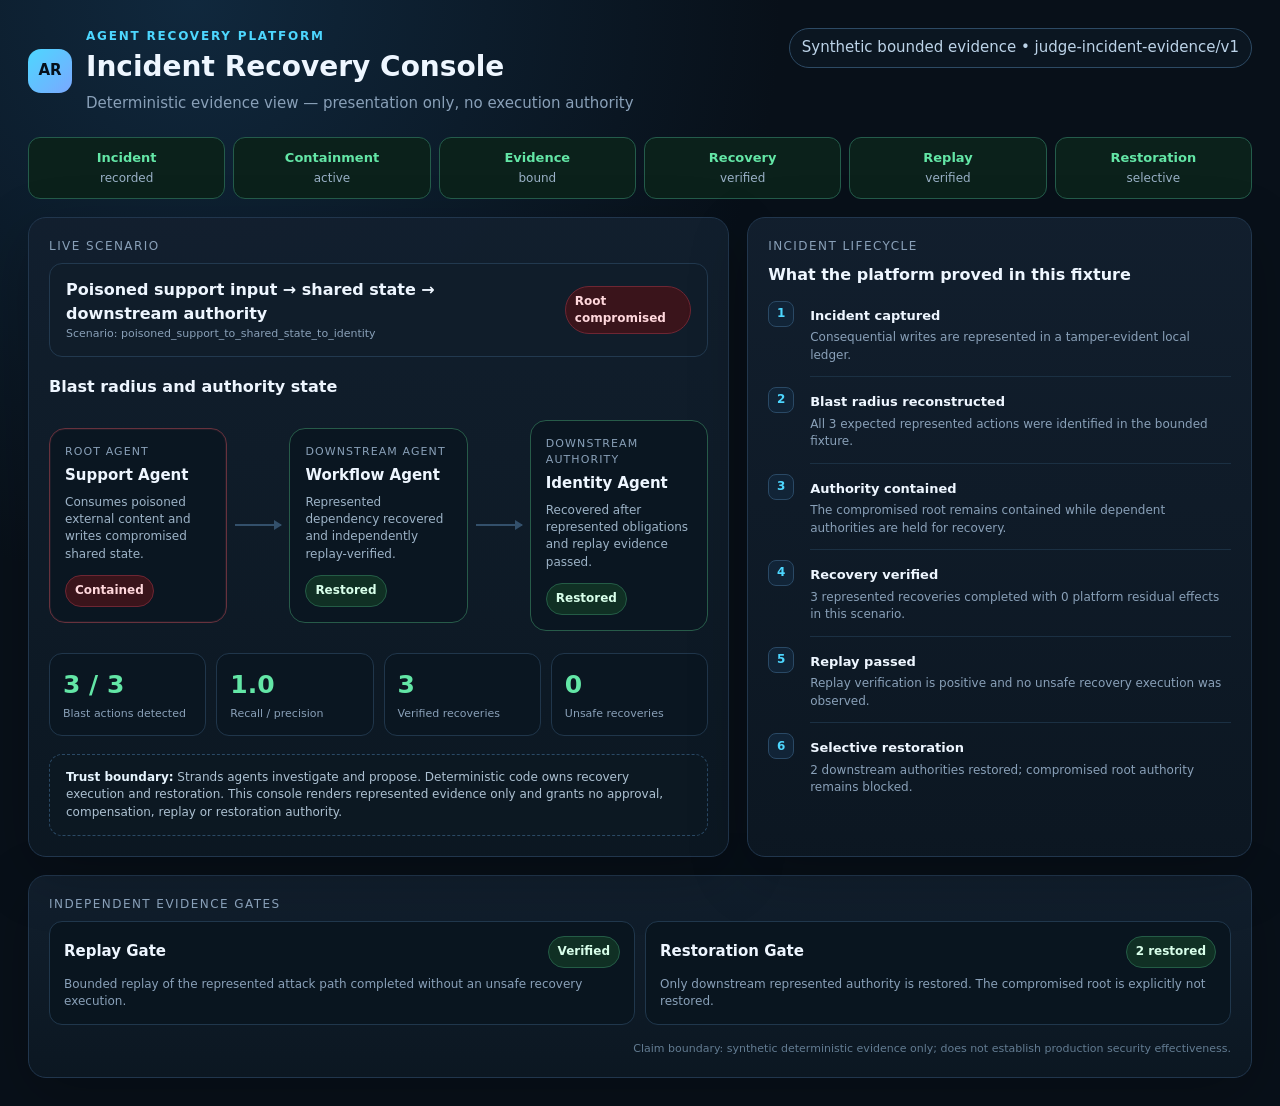
==== demo/index.html @ d2b59b65 "Add first judge-facing incident recovery console" ====
<!doctype html>
<html lang="en">
<head>
  <meta charset="utf-8" />
  <meta name="viewport" content="width=device-width,initial-scale=1" />
  <title>Agent Recovery Platform — Judge Console</title>
  <style>
    :root{
      --bg:#081019;--panel:#0f1a26;--panel2:#121f2e;--line:#21364d;--text:#eef6ff;--muted:#89a0b8;
      --cyan:#4dd7ff;--green:#63e6a6;--amber:#f6c85f;--red:#ff6b7d;--blue:#7aa8ff;
    }
    *{box-sizing:border-box} body{margin:0;background:radial-gradient(circle at 15% 0%,#10283d 0,#081019 38%);color:var(--text);font:15px/1.45 Inter,ui-sans-serif,system-ui,-apple-system,BlinkMacSystemFont,"Segoe UI",sans-serif}
    .wrap{max-width:1480px;margin:0 auto;padding:28px}.top{display:flex;gap:20px;align-items:flex-start;justify-content:space-between;margin-bottom:22px}.brand{display:flex;gap:14px;align-items:center}.logo{width:44px;height:44px;border-radius:13px;background:linear-gradient(135deg,var(--cyan),var(--blue));display:grid;place-items:center;color:#06111c;font-weight:900}.eyebrow{color:var(--cyan);font-size:12px;letter-spacing:.15em;text-transform:uppercase;font-weight:700}.title{font-size:28px;font-weight:760;margin:2px 0 0}.subtitle{color:var(--muted);margin-top:5px}.badge{padding:8px 12px;border:1px solid #2d4a64;border-radius:999px;color:#bcd3e8;background:#0b1621;white-space:nowrap}.grid{display:grid;grid-template-columns:1.25fr .9fr;gap:18px}.card{background:linear-gradient(180deg,rgba(18,31,46,.96),rgba(12,23,34,.96));border:1px solid var(--line);border-radius:18px;box-shadow:0 18px 60px rgba(0,0,0,.22)}.pad{padding:20px}.card h2{font-size:16px;margin:0 0 14px}.section-label{color:var(--muted);font-size:12px;text-transform:uppercase;letter-spacing:.12em;margin-bottom:8px}.status-strip{display:grid;grid-template-columns:repeat(6,1fr);gap:8px;margin-bottom:18px}.step{padding:11px;border-radius:12px;background:#0a1520;border:1px solid #1d3347;text-align:center;color:#9ab1c7;font-size:12px}.step strong{display:block;color:#eaf6ff;font-size:13px;margin-bottom:2px}.step.ok{border-color:#245c4b;background:#0b211b}.step.ok strong{color:var(--green)}.incident{display:flex;align-items:center;justify-content:space-between;gap:16px;padding:14px 16px;background:#101d2a;border:1px solid #22394f;border-radius:13px;margin-bottom:18px}.incident strong{font-size:16px}.pill{display:inline-flex;align-items:center;gap:7px;padding:6px 9px;border-radius:999px;font-size:12px;font-weight:700}.pill.red{color:#ffd7dc;background:#3a141b;border:1px solid #6e2633}.pill.green{color:#d8ffea;background:#103024;border:1px solid #245c46}.pill.amber{color:#fff1c7;background:#362b11;border:1px solid #6b5420}.pill.blue{color:#dce8ff;background:#142748;border:1px solid #294a7e}.flow{display:grid;grid-template-columns:1fr 46px 1fr 46px 1fr;align-items:center;gap:8px;margin:22px 0}.node{min-height:140px;border-radius:16px;border:1px solid #284158;background:#0a1621;padding:15px;position:relative}.node.root{border-color:#67323d;box-shadow:inset 0 0 0 1px rgba(255,107,125,.08)}.node.restored{border-color:#275b49}.node .role{font-size:11px;color:var(--muted);text-transform:uppercase;letter-spacing:.1em}.node h3{font-size:15px;margin:5px 0 7px}.node p{color:#9db3c7;font-size:12px;margin:0 0 12px}.arrow{height:2px;background:#33506b;position:relative}.arrow:after{content:"";position:absolute;right:-1px;top:-4px;border-left:8px solid #33506b;border-top:5px solid transparent;border-bottom:5px solid transparent}.metrics{display:grid;grid-template-columns:repeat(4,1fr);gap:10px}.metric{padding:13px;border-radius:13px;background:#0a1621;border:1px solid #20364b}.metric .v{font-size:25px;font-weight:780}.metric .k{font-size:11px;color:var(--muted);margin-top:3px}.good{color:var(--green)}.warn{color:var(--amber)}.timeline{display:grid;gap:10px}.event{display:grid;grid-template-columns:32px 1fr;gap:10px}.dot{width:26px;height:26px;border-radius:8px;background:#112437;border:1px solid #2a4965;display:grid;place-items:center;color:var(--cyan);font-size:12px;font-weight:800}.event .body{padding:4px 0 12px;border-bottom:1px solid #1b3043}.event:last-child .body{border-bottom:0}.event strong{font-size:13px}.event p{font-size:12px;color:var(--muted);margin:3px 0 0}.proof{display:grid;grid-template-columns:1fr 1fr;gap:10px}.proofbox{border-radius:13px;padding:14px;background:#09151f;border:1px solid #20374c}.proofbox .head{display:flex;justify-content:space-between;gap:12px;align-items:center;margin-bottom:8px}.proofbox p{color:var(--muted);font-size:12px;margin:0}.trust{margin-top:18px;padding:14px 16px;border-radius:13px;background:#0c1822;border:1px dashed #2a4965;color:#adc1d2;font-size:12px}.trust b{color:#e7f5ff}.footer{margin-top:16px;color:#637c92;font-size:11px;text-align:right}.small{font-size:11px;color:var(--muted)}
    @media(max-width:980px){.grid{grid-template-columns:1fr}.status-strip{grid-template-columns:repeat(3,1fr)}.flow{grid-template-columns:1fr}.arrow{height:26px;width:2px;margin:auto}.arrow:after{right:-4px;top:auto;bottom:-1px;border-left:5px solid transparent;border-right:5px solid transparent;border-top:8px solid #33506b}.metrics{grid-template-columns:repeat(2,1fr)}.proof{grid-template-columns:1fr}.top{flex-direction:column}}
  </style>
</head>
<body>
  <main class="wrap">
    <header class="top">
      <div class="brand"><div class="logo">AR</div><div><div class="eyebrow">Agent Recovery Platform</div><div class="title">Incident Recovery Console</div><div class="subtitle">Deterministic evidence view — presentation only, no execution authority</div></div></div>
      <div class="badge">Synthetic bounded evidence • judge-incident-evidence/v1</div>
    </header>

    <section class="status-strip">
      <div class="step ok"><strong>Incident</strong>recorded</div>
      <div class="step ok"><strong>Containment</strong>active</div>
      <div class="step ok"><strong>Evidence</strong>bound</div>
      <div class="step ok"><strong>Recovery</strong>verified</div>
      <div class="step ok"><strong>Replay</strong>verified</div>
      <div class="step ok"><strong>Restoration</strong>selective</div>
    </section>

    <div class="grid">
      <section class="card pad">
        <div class="section-label">Live scenario</div>
        <div class="incident"><div><strong>Poisoned support input → shared state → downstream authority</strong><div class="small">Scenario: poisoned_support_to_shared_state_to_identity</div></div><span class="pill red">Root compromised</span></div>

        <h2>Blast radius and authority state</h2>
        <div class="flow">
          <article class="node root"><div class="role">Root agent</div><h3>Support Agent</h3><p>Consumes poisoned external content and writes compromised shared state.</p><span class="pill red">Contained</span></article>
          <div class="arrow"></div>
          <article class="node restored"><div class="role">Downstream agent</div><h3>Workflow Agent</h3><p>Represented dependency recovered and independently replay-verified.</p><span class="pill green">Restored</span></article>
          <div class="arrow"></div>
          <article class="node restored"><div class="role">Downstream authority</div><h3>Identity Agent</h3><p>Recovered after represented obligations and replay evidence passed.</p><span class="pill green">Restored</span></article>
        </div>

        <div class="metrics">
          <div class="metric"><div class="v good">3 / 3</div><div class="k">Blast actions detected</div></div>
          <div class="metric"><div class="v good">1.0</div><div class="k">Recall / precision</div></div>
          <div class="metric"><div class="v good">3</div><div class="k">Verified recoveries</div></div>
          <div class="metric"><div class="v good">0</div><div class="k">Unsafe recoveries</div></div>
        </div>

        <div class="trust"><b>Trust boundary:</b> Strands agents investigate and propose. Deterministic code owns recovery execution and restoration. This console renders represented evidence only and grants no approval, compensation, replay or restoration authority.</div>
      </section>

      <aside class="card pad">
        <div class="section-label">Incident lifecycle</div>
        <h2>What the platform proved in this fixture</h2>
        <div class="timeline">
          <div class="event"><div class="dot">1</div><div class="body"><strong>Incident captured</strong><p>Consequential writes are represented in a tamper-evident local ledger.</p></div></div>
          <div class="event"><div class="dot">2</div><div class="body"><strong>Blast radius reconstructed</strong><p>All 3 expected represented actions were identified in the bounded fixture.</p></div></div>
          <div class="event"><div class="dot">3</div><div class="body"><strong>Authority contained</strong><p>The compromised root remains contained while dependent authorities are held for recovery.</p></div></div>
          <div class="event"><div class="dot">4</div><div class="body"><strong>Recovery verified</strong><p>3 represented recoveries completed with 0 platform residual effects in this scenario.</p></div></div>
          <div class="event"><div class="dot">5</div><div class="body"><strong>Replay passed</strong><p>Replay verification is positive and no unsafe recovery execution was observed.</p></div></div>
          <div class="event"><div class="dot">6</div><div class="body"><strong>Selective restoration</strong><p>2 downstream authorities restored; compromised root authority remains blocked.</p></div></div>
        </div>
      </aside>
    </div>

    <section class="card pad" style="margin-top:18px">
      <div class="section-label">Independent evidence gates</div>
      <div class="proof">
        <div class="proofbox"><div class="head"><strong>Replay Gate</strong><span class="pill green">Verified</span></div><p>Bounded replay of the represented attack path completed without an unsafe recovery execution.</p></div>
        <div class="proofbox"><div class="head"><strong>Restoration Gate</strong><span class="pill green">2 restored</span></div><p>Only downstream represented authority is restored. The compromised root is explicitly not restored.</p></div>
      </div>
      <div class="footer">Claim boundary: synthetic deterministic evidence only; does not establish production security effectiveness.</div>
    </section>
  </main>
</body>
</html>
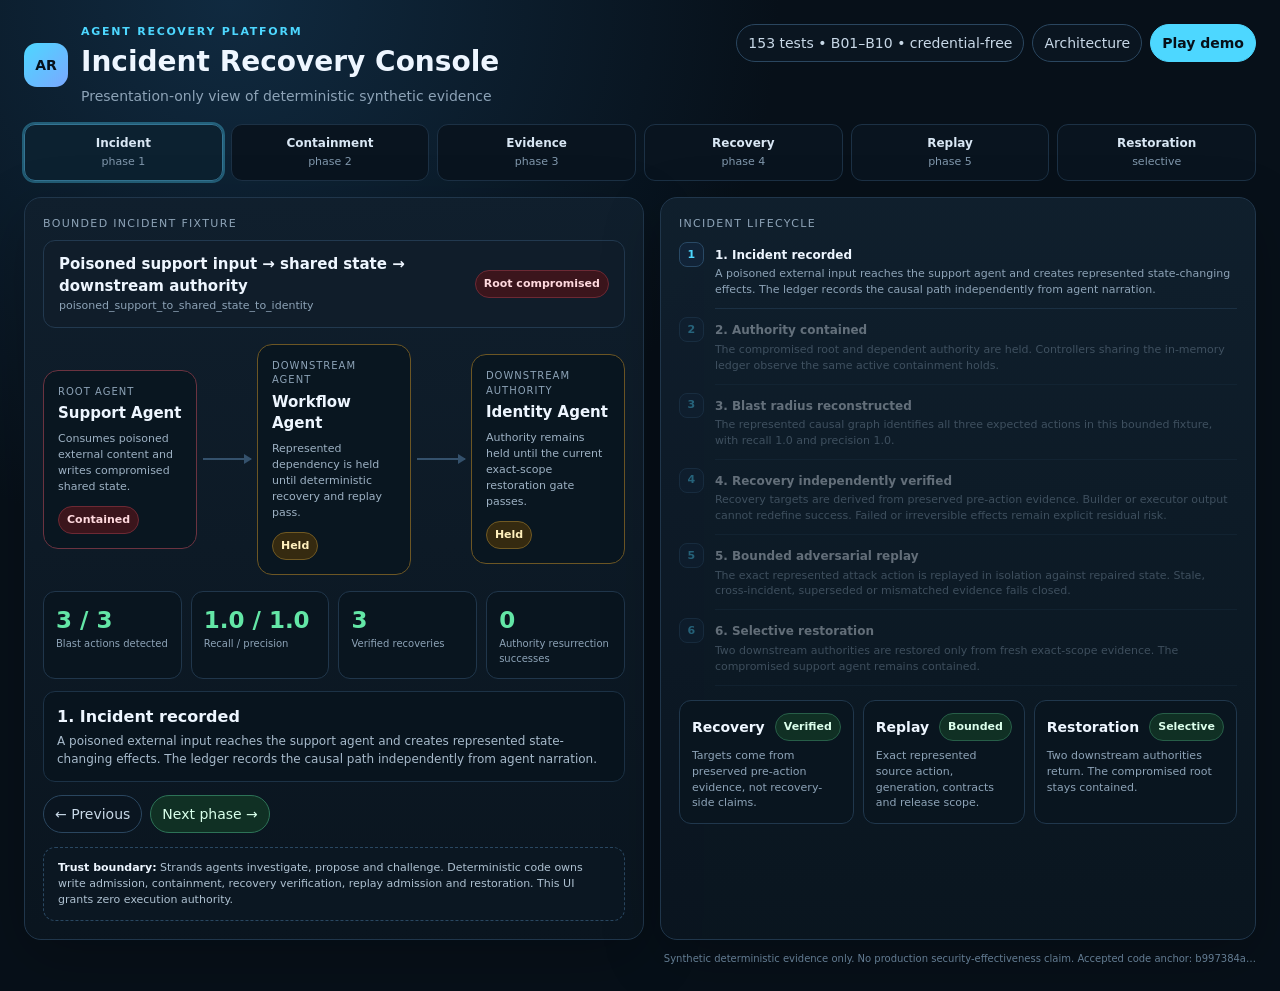
==== commit 3bc43bc8: "Add interactive judge incident recovery console" ====
--- a/demo/index.html
+++ b/demo/index.html
@@ -5,77 +5,84 @@
   <meta name="viewport" content="width=device-width,initial-scale=1" />
   <title>Agent Recovery Platform — Judge Console</title>
   <style>
-    :root{
-      --bg:#081019;--panel:#0f1a26;--panel2:#121f2e;--line:#21364d;--text:#eef6ff;--muted:#89a0b8;
-      --cyan:#4dd7ff;--green:#63e6a6;--amber:#f6c85f;--red:#ff6b7d;--blue:#7aa8ff;
-    }
-    *{box-sizing:border-box} body{margin:0;background:radial-gradient(circle at 15% 0%,#10283d 0,#081019 38%);color:var(--text);font:15px/1.45 Inter,ui-sans-serif,system-ui,-apple-system,BlinkMacSystemFont,"Segoe UI",sans-serif}
-    .wrap{max-width:1480px;margin:0 auto;padding:28px}.top{display:flex;gap:20px;align-items:flex-start;justify-content:space-between;margin-bottom:22px}.brand{display:flex;gap:14px;align-items:center}.logo{width:44px;height:44px;border-radius:13px;background:linear-gradient(135deg,var(--cyan),var(--blue));display:grid;place-items:center;color:#06111c;font-weight:900}.eyebrow{color:var(--cyan);font-size:12px;letter-spacing:.15em;text-transform:uppercase;font-weight:700}.title{font-size:28px;font-weight:760;margin:2px 0 0}.subtitle{color:var(--muted);margin-top:5px}.badge{padding:8px 12px;border:1px solid #2d4a64;border-radius:999px;color:#bcd3e8;background:#0b1621;white-space:nowrap}.grid{display:grid;grid-template-columns:1.25fr .9fr;gap:18px}.card{background:linear-gradient(180deg,rgba(18,31,46,.96),rgba(12,23,34,.96));border:1px solid var(--line);border-radius:18px;box-shadow:0 18px 60px rgba(0,0,0,.22)}.pad{padding:20px}.card h2{font-size:16px;margin:0 0 14px}.section-label{color:var(--muted);font-size:12px;text-transform:uppercase;letter-spacing:.12em;margin-bottom:8px}.status-strip{display:grid;grid-template-columns:repeat(6,1fr);gap:8px;margin-bottom:18px}.step{padding:11px;border-radius:12px;background:#0a1520;border:1px solid #1d3347;text-align:center;color:#9ab1c7;font-size:12px}.step strong{display:block;color:#eaf6ff;font-size:13px;margin-bottom:2px}.step.ok{border-color:#245c4b;background:#0b211b}.step.ok strong{color:var(--green)}.incident{display:flex;align-items:center;justify-content:space-between;gap:16px;padding:14px 16px;background:#101d2a;border:1px solid #22394f;border-radius:13px;margin-bottom:18px}.incident strong{font-size:16px}.pill{display:inline-flex;align-items:center;gap:7px;padding:6px 9px;border-radius:999px;font-size:12px;font-weight:700}.pill.red{color:#ffd7dc;background:#3a141b;border:1px solid #6e2633}.pill.green{color:#d8ffea;background:#103024;border:1px solid #245c46}.pill.amber{color:#fff1c7;background:#362b11;border:1px solid #6b5420}.pill.blue{color:#dce8ff;background:#142748;border:1px solid #294a7e}.flow{display:grid;grid-template-columns:1fr 46px 1fr 46px 1fr;align-items:center;gap:8px;margin:22px 0}.node{min-height:140px;border-radius:16px;border:1px solid #284158;background:#0a1621;padding:15px;position:relative}.node.root{border-color:#67323d;box-shadow:inset 0 0 0 1px rgba(255,107,125,.08)}.node.restored{border-color:#275b49}.node .role{font-size:11px;color:var(--muted);text-transform:uppercase;letter-spacing:.1em}.node h3{font-size:15px;margin:5px 0 7px}.node p{color:#9db3c7;font-size:12px;margin:0 0 12px}.arrow{height:2px;background:#33506b;position:relative}.arrow:after{content:"";position:absolute;right:-1px;top:-4px;border-left:8px solid #33506b;border-top:5px solid transparent;border-bottom:5px solid transparent}.metrics{display:grid;grid-template-columns:repeat(4,1fr);gap:10px}.metric{padding:13px;border-radius:13px;background:#0a1621;border:1px solid #20364b}.metric .v{font-size:25px;font-weight:780}.metric .k{font-size:11px;color:var(--muted);margin-top:3px}.good{color:var(--green)}.warn{color:var(--amber)}.timeline{display:grid;gap:10px}.event{display:grid;grid-template-columns:32px 1fr;gap:10px}.dot{width:26px;height:26px;border-radius:8px;background:#112437;border:1px solid #2a4965;display:grid;place-items:center;color:var(--cyan);font-size:12px;font-weight:800}.event .body{padding:4px 0 12px;border-bottom:1px solid #1b3043}.event:last-child .body{border-bottom:0}.event strong{font-size:13px}.event p{font-size:12px;color:var(--muted);margin:3px 0 0}.proof{display:grid;grid-template-columns:1fr 1fr;gap:10px}.proofbox{border-radius:13px;padding:14px;background:#09151f;border:1px solid #20374c}.proofbox .head{display:flex;justify-content:space-between;gap:12px;align-items:center;margin-bottom:8px}.proofbox p{color:var(--muted);font-size:12px;margin:0}.trust{margin-top:18px;padding:14px 16px;border-radius:13px;background:#0c1822;border:1px dashed #2a4965;color:#adc1d2;font-size:12px}.trust b{color:#e7f5ff}.footer{margin-top:16px;color:#637c92;font-size:11px;text-align:right}.small{font-size:11px;color:var(--muted)}
-    @media(max-width:980px){.grid{grid-template-columns:1fr}.status-strip{grid-template-columns:repeat(3,1fr)}.flow{grid-template-columns:1fr}.arrow{height:26px;width:2px;margin:auto}.arrow:after{right:-4px;top:auto;bottom:-1px;border-left:5px solid transparent;border-right:5px solid transparent;border-top:8px solid #33506b}.metrics{grid-template-columns:repeat(2,1fr)}.proof{grid-template-columns:1fr}.top{flex-direction:column}}
+    :root{--bg:#071019;--panel:#0d1824;--panel2:#101f2d;--line:#20364b;--text:#eef6ff;--muted:#8da3b7;--cyan:#4dd7ff;--green:#63e6a6;--amber:#f6c85f;--red:#ff6b7d;--blue:#7aa8ff}
+    *{box-sizing:border-box}html{background:var(--bg)}body{margin:0;color:var(--text);font:14px/1.45 Inter,ui-sans-serif,system-ui,-apple-system,BlinkMacSystemFont,"Segoe UI",sans-serif;background:radial-gradient(circle at 18% 0%,#102a40 0,#071019 38%);min-height:100vh}
+    button{font:inherit}.wrap{max-width:1500px;margin:auto;padding:24px}.top{display:flex;align-items:flex-start;justify-content:space-between;gap:20px;margin-bottom:18px}.brand{display:flex;gap:13px;align-items:center}.logo{width:44px;height:44px;border-radius:13px;background:linear-gradient(135deg,var(--cyan),var(--blue));display:grid;place-items:center;color:#06111c;font-weight:900}.eyebrow{color:var(--cyan);font-size:11px;letter-spacing:.16em;text-transform:uppercase;font-weight:800}.title{font-size:28px;font-weight:780;margin-top:2px}.subtitle{color:var(--muted);margin-top:3px}.top-actions{display:flex;gap:8px;align-items:center}.badge,.btn{border:1px solid #2a465f;background:#0a1520;color:#c8d8e7;border-radius:999px;padding:8px 11px}.btn{cursor:pointer;transition:.18s}.btn:hover{border-color:#477191;transform:translateY(-1px)}.btn.primary{color:#071019;background:var(--cyan);border-color:var(--cyan);font-weight:800}.btn.active{color:#d9ffeb;background:#103024;border-color:#2d7357}.steps{display:grid;grid-template-columns:repeat(6,1fr);gap:8px;margin-bottom:16px}.step{cursor:pointer;padding:10px;border-radius:11px;background:#09141f;border:1px solid #1c3145;text-align:center;color:#8198ad;font-size:11px;transition:.2s}.step b{display:block;color:#d9e7f4;font-size:12px;margin-bottom:2px}.step.done{border-color:#245d49;background:#0b211b}.step.done b{color:var(--green)}.step.current{outline:2px solid rgba(77,215,255,.34);border-color:#347493;background:#0c2130}.layout{display:grid;grid-template-columns:1.45fr .75fr;gap:16px}.card{background:linear-gradient(180deg,rgba(16,31,45,.97),rgba(10,21,31,.97));border:1px solid var(--line);border-radius:17px;box-shadow:0 18px 60px rgba(0,0,0,.22)}.pad{padding:18px}.label{color:var(--muted);font-size:11px;text-transform:uppercase;letter-spacing:.12em}.incident{display:flex;justify-content:space-between;gap:12px;align-items:center;padding:13px 15px;margin:8px 0 16px;background:#101d2a;border:1px solid #22394f;border-radius:12px}.incident strong{font-size:15px}.small{font-size:11px;color:var(--muted)}.pill{display:inline-flex;align-items:center;gap:6px;border-radius:999px;padding:5px 8px;font-size:11px;font-weight:800;white-space:nowrap}.red{color:#ffd9de;background:#3b151c;border:1px solid #6d2934}.green{color:#dcffec;background:#103024;border:1px solid #275e48}.amber{color:#fff0bd;background:#352a10;border:1px solid #705923}.blue{color:#e2ebff;background:#152646;border:1px solid #2c4d80}.flow{display:grid;grid-template-columns:1fr 48px 1fr 48px 1fr;align-items:center;gap:6px;margin:16px 0}.node{min-height:140px;border-radius:15px;border:1px solid #284159;background:#091620;padding:14px;transition:.25s}.node.root{border-color:#6b3340}.node.restored{border-color:#29614c}.node.held{border-color:#6c5624}.node h3{font-size:15px;margin:4px 0 6px}.node p{font-size:11px;color:#9db1c3;margin:0 0 11px}.role{font-size:10px;color:var(--muted);text-transform:uppercase;letter-spacing:.1em}.arrow{height:2px;background:#34516c;position:relative}.arrow:after{content:"";position:absolute;right:-1px;top:-4px;border-left:8px solid #34516c;border-top:5px solid transparent;border-bottom:5px solid transparent}.metrics{display:grid;grid-template-columns:repeat(4,1fr);gap:9px;margin-top:14px}.metric{background:#09151f;border:1px solid #20364b;border-radius:12px;padding:12px}.metric .v{font-size:23px;font-weight:800}.metric .k{font-size:10px;color:var(--muted)}.good{color:var(--green)}.warn{color:var(--amber)}.timeline{display:grid;gap:8px;margin-top:10px}.event{display:grid;grid-template-columns:27px 1fr;gap:9px;opacity:.38;transition:.2s}.event.active{opacity:1}.dot{width:25px;height:25px;border-radius:8px;background:#112337;border:1px solid #294965;display:grid;place-items:center;color:var(--cyan);font-size:11px;font-weight:800}.event .body{padding:2px 0 10px;border-bottom:1px solid #1b3043}.event strong{font-size:12px}.event p{font-size:11px;color:var(--muted);margin:2px 0 0}.proof{display:grid;grid-template-columns:repeat(3,1fr);gap:9px;margin-top:14px}.proofbox{border-radius:12px;padding:12px;background:#09151f;border:1px solid #20374c}.proofbox .head{display:flex;justify-content:space-between;gap:10px;align-items:center;margin-bottom:7px}.proofbox p{color:var(--muted);font-size:11px;margin:0}.trust{margin-top:14px;padding:12px 14px;border-radius:12px;background:#0b1722;border:1px dashed #294761;color:#aec1d1;font-size:11px}.trust b{color:#eef6ff}.scene-copy{min-height:88px;margin-top:12px;padding:13px;border-radius:12px;background:#08141e;border:1px solid #1c3246}.scene-copy h2{font-size:16px;margin:0 0 5px}.scene-copy p{margin:0;color:#a7bacb;font-size:12px}.footer{margin-top:12px;color:#637c92;font-size:10px;text-align:right}.hidden{display:none!important}.arch{display:grid;grid-template-columns:1fr 40px 1.25fr;gap:8px;align-items:center;margin-top:12px}.zone{border-radius:14px;padding:14px;min-height:185px}.zone.reason{background:#0c1a28;border:1px solid #2c4f70}.zone.control{background:#0c1d17;border:1px solid #2b624c}.zone h3{margin:3px 0 10px;font-size:14px}.stack{display:grid;gap:7px}.mini{padding:8px;border:1px solid #29445d;border-radius:9px;background:#0a1520;font-size:11px}.zone.control .mini{border-color:#2c5b49}.noauth{margin-top:10px;color:#ff9dab;font-size:10px;font-weight:900;letter-spacing:.1em}.center-arrow{text-align:center;color:#66839d;font-size:24px}.controls{display:flex;gap:8px;flex-wrap:wrap;margin-top:13px}
+    @media(max-width:1050px){.layout{grid-template-columns:1fr}.steps{grid-template-columns:repeat(3,1fr)}.flow{grid-template-columns:1fr}.arrow{height:22px;width:2px;margin:auto}.arrow:after{right:-4px;top:auto;bottom:-1px;border-left:5px solid transparent;border-right:5px solid transparent;border-top:8px solid #34516c}.metrics,.proof{grid-template-columns:repeat(2,1fr)}.top{flex-direction:column}.arch{grid-template-columns:1fr}.center-arrow{transform:rotate(90deg)}}
   </style>
 </head>
 <body>
-  <main class="wrap">
-    <header class="top">
-      <div class="brand"><div class="logo">AR</div><div><div class="eyebrow">Agent Recovery Platform</div><div class="title">Incident Recovery Console</div><div class="subtitle">Deterministic evidence view — presentation only, no execution authority</div></div></div>
-      <div class="badge">Synthetic bounded evidence • judge-incident-evidence/v1</div>
-    </header>
+<main class="wrap">
+  <header class="top">
+    <div class="brand"><div class="logo">AR</div><div><div class="eyebrow">Agent Recovery Platform</div><div class="title">Incident Recovery Console</div><div class="subtitle">Presentation-only view of deterministic synthetic evidence</div></div></div>
+    <div class="top-actions"><span class="badge">153 tests • B01–B10 • credential-free</span><button class="btn" id="archBtn">Architecture</button><button class="btn primary" id="playBtn">Play demo</button></div>
+  </header>
 
-    <section class="status-strip">
-      <div class="step ok"><strong>Incident</strong>recorded</div>
-      <div class="step ok"><strong>Containment</strong>active</div>
-      <div class="step ok"><strong>Evidence</strong>bound</div>
-      <div class="step ok"><strong>Recovery</strong>verified</div>
-      <div class="step ok"><strong>Replay</strong>verified</div>
-      <div class="step ok"><strong>Restoration</strong>selective</div>
-    </section>
+  <section class="steps" id="steps"></section>
 
-    <div class="grid">
+  <section id="incidentView">
+    <div class="layout">
       <section class="card pad">
-        <div class="section-label">Live scenario</div>
-        <div class="incident"><div><strong>Poisoned support input → shared state → downstream authority</strong><div class="small">Scenario: poisoned_support_to_shared_state_to_identity</div></div><span class="pill red">Root compromised</span></div>
-
-        <h2>Blast radius and authority state</h2>
+        <div class="label">Bounded incident fixture</div>
+        <div class="incident"><div><strong>Poisoned support input → shared state → downstream authority</strong><div class="small">poisoned_support_to_shared_state_to_identity</div></div><span class="pill red">Root compromised</span></div>
         <div class="flow">
-          <article class="node root"><div class="role">Root agent</div><h3>Support Agent</h3><p>Consumes poisoned external content and writes compromised shared state.</p><span class="pill red">Contained</span></article>
+          <article class="node root" id="rootNode"><div class="role">Root agent</div><h3>Support Agent</h3><p>Consumes poisoned external content and writes compromised shared state.</p><span class="pill red" id="rootState">Contained</span></article>
           <div class="arrow"></div>
-          <article class="node restored"><div class="role">Downstream agent</div><h3>Workflow Agent</h3><p>Represented dependency recovered and independently replay-verified.</p><span class="pill green">Restored</span></article>
+          <article class="node held" id="workflowNode"><div class="role">Downstream agent</div><h3>Workflow Agent</h3><p>Represented dependency is held until deterministic recovery and replay pass.</p><span class="pill amber" id="workflowState">Held</span></article>
           <div class="arrow"></div>
-          <article class="node restored"><div class="role">Downstream authority</div><h3>Identity Agent</h3><p>Recovered after represented obligations and replay evidence passed.</p><span class="pill green">Restored</span></article>
+          <article class="node held" id="identityNode"><div class="role">Downstream authority</div><h3>Identity Agent</h3><p>Authority remains held until the current exact-scope restoration gate passes.</p><span class="pill amber" id="identityState">Held</span></article>
         </div>
-
         <div class="metrics">
           <div class="metric"><div class="v good">3 / 3</div><div class="k">Blast actions detected</div></div>
-          <div class="metric"><div class="v good">1.0</div><div class="k">Recall / precision</div></div>
+          <div class="metric"><div class="v good">1.0 / 1.0</div><div class="k">Recall / precision</div></div>
           <div class="metric"><div class="v good">3</div><div class="k">Verified recoveries</div></div>
-          <div class="metric"><div class="v good">0</div><div class="k">Unsafe recoveries</div></div>
+          <div class="metric"><div class="v good">0</div><div class="k">Authority resurrection successes</div></div>
         </div>
-
-        <div class="trust"><b>Trust boundary:</b> Strands agents investigate and propose. Deterministic code owns recovery execution and restoration. This console renders represented evidence only and grants no approval, compensation, replay or restoration authority.</div>
+        <div class="scene-copy"><h2 id="sceneTitle"></h2><p id="sceneText"></p></div>
+        <div class="controls"><button class="btn" id="prevBtn">← Previous</button><button class="btn active" id="nextBtn">Next phase →</button></div>
+        <div class="trust"><b>Trust boundary:</b> Strands agents investigate, propose and challenge. Deterministic code owns write admission, containment, recovery verification, replay admission and restoration. This UI grants zero execution authority.</div>
       </section>
 
       <aside class="card pad">
-        <div class="section-label">Incident lifecycle</div>
-        <h2>What the platform proved in this fixture</h2>
-        <div class="timeline">
-          <div class="event"><div class="dot">1</div><div class="body"><strong>Incident captured</strong><p>Consequential writes are represented in a tamper-evident local ledger.</p></div></div>
-          <div class="event"><div class="dot">2</div><div class="body"><strong>Blast radius reconstructed</strong><p>All 3 expected represented actions were identified in the bounded fixture.</p></div></div>
-          <div class="event"><div class="dot">3</div><div class="body"><strong>Authority contained</strong><p>The compromised root remains contained while dependent authorities are held for recovery.</p></div></div>
-          <div class="event"><div class="dot">4</div><div class="body"><strong>Recovery verified</strong><p>3 represented recoveries completed with 0 platform residual effects in this scenario.</p></div></div>
-          <div class="event"><div class="dot">5</div><div class="body"><strong>Replay passed</strong><p>Replay verification is positive and no unsafe recovery execution was observed.</p></div></div>
-          <div class="event"><div class="dot">6</div><div class="body"><strong>Selective restoration</strong><p>2 downstream authorities restored; compromised root authority remains blocked.</p></div></div>
+        <div class="label">Incident lifecycle</div>
+        <div class="timeline" id="timeline"></div>
+        <div class="proof">
+          <div class="proofbox"><div class="head"><strong>Recovery</strong><span class="pill green">Verified</span></div><p>Targets come from preserved pre-action evidence, not recovery-side claims.</p></div>
+          <div class="proofbox"><div class="head"><strong>Replay</strong><span class="pill green">Bounded</span></div><p>Exact represented source action, generation, contracts and release scope.</p></div>
+          <div class="proofbox"><div class="head"><strong>Restoration</strong><span class="pill green">Selective</span></div><p>Two downstream authorities return. The compromised root stays contained.</p></div>
         </div>
       </aside>
     </div>
+  </section>
 
-    <section class="card pad" style="margin-top:18px">
-      <div class="section-label">Independent evidence gates</div>
-      <div class="proof">
-        <div class="proofbox"><div class="head"><strong>Replay Gate</strong><span class="pill green">Verified</span></div><p>Bounded replay of the represented attack path completed without an unsafe recovery execution.</p></div>
-        <div class="proofbox"><div class="head"><strong>Restoration Gate</strong><span class="pill green">2 restored</span></div><p>Only downstream represented authority is restored. The compromised root is explicitly not restored.</p></div>
-      </div>
-      <div class="footer">Claim boundary: synthetic deterministic evidence only; does not establish production security effectiveness.</div>
-    </section>
-  </main>
+  <section id="architectureView" class="card pad hidden">
+    <div class="label">Two-zone trust architecture</div>
+    <div class="arch">
+      <div class="zone reason"><div class="role">Advisory reasoning zone</div><h3>Strands agents reason over evidence</h3><div class="stack"><div class="mini">Investigator → root cause + cited evidence</div><div class="mini">Recovery Planner → candidate actions + residual risks</div><div class="mini">Skeptic → challenge unsupported recovery claims</div></div><div class="noauth">NO EXECUTION AUTHORITY</div></div>
+      <div class="center-arrow">→</div>
+      <div class="zone control"><div class="role">Deterministic recovery control plane</div><h3>Only deterministic gates may mutate state or restore authority</h3><div class="stack"><div class="mini">Recovery Contracts + Action Ledger + Causal Graph</div><div class="mini">Shared containment holds + Recovery Engine + independent verifier</div><div class="mini">Replay Lab + fresh single-use Restoration Gate</div><div class="mini">Judge evidence / console → read-only presentation</div></div></div>
+    </div>
+    <div class="scene-copy"><h2>Why this separation matters</h2><p>A model may investigate and propose, but it cannot make its own recovery claim true. Recovery success is checked against preserved pre-action evidence, and restoration requires current deterministic proof.</p></div>
+    <div class="controls"><button class="btn active" id="backBtn">← Back to incident</button></div>
+  </section>
+
+  <div class="footer">Synthetic deterministic evidence only. No production security-effectiveness claim. Accepted code anchor: b997384a…</div>
+</main>
+<script>
+const phases=[
+  {name:'Incident',title:'1. Incident recorded',text:'A poisoned external input reaches the support agent and creates represented state-changing effects. The ledger records the causal path independently from agent narration.'},
+  {name:'Containment',title:'2. Authority contained',text:'The compromised root and dependent authority are held. Controllers sharing the in-memory ledger observe the same active containment holds.'},
+  {name:'Evidence',title:'3. Blast radius reconstructed',text:'The represented causal graph identifies all three expected actions in this bounded fixture, with recall 1.0 and precision 1.0.'},
+  {name:'Recovery',title:'4. Recovery independently verified',text:'Recovery targets are derived from preserved pre-action evidence. Builder or executor output cannot redefine success. Failed or irreversible effects remain explicit residual risk.'},
+  {name:'Replay',title:'5. Bounded adversarial replay',text:'The exact represented attack action is replayed in isolation against repaired state. Stale, cross-incident, superseded or mismatched evidence fails closed.'},
+  {name:'Restoration',title:'6. Selective restoration',text:'Two downstream authorities are restored only from fresh exact-scope evidence. The compromised support agent remains contained.'}
+];
+let phase=0,timer=null;
+const steps=document.getElementById('steps'),timeline=document.getElementById('timeline');
+phases.forEach((p,i)=>{const s=document.createElement('button');s.className='step';s.innerHTML=`<b>${p.name}</b>${i===5?'selective':'phase '+(i+1)}`;s.onclick=()=>setPhase(i);steps.appendChild(s);const e=document.createElement('div');e.className='event';e.innerHTML=`<div class="dot">${i+1}</div><div class="body"><strong>${p.title}</strong><p>${p.text}</p></div>`;timeline.appendChild(e)});
+function setPhase(i){phase=Math.max(0,Math.min(phases.length-1,i));document.querySelectorAll('.step').forEach((x,j)=>{x.classList.toggle('done',j<phase);x.classList.toggle('current',j===phase)});document.querySelectorAll('.event').forEach((x,j)=>x.classList.toggle('active',j<=phase));sceneTitle.textContent=phases[phase].title;sceneText.textContent=phases[phase].text;const restored=phase>=5;workflowNode.className='node '+(restored?'restored':'held');identityNode.className='node '+(restored?'restored':'held');workflowState.className='pill '+(restored?'green':'amber');identityState.className='pill '+(restored?'green':'amber');workflowState.textContent=restored?'Restored':'Held';identityState.textContent=restored?'Restored':'Held';prevBtn.disabled=phase===0;nextBtn.textContent=phase===5?'Replay demo':'Next phase →'}
+function play(){clearInterval(timer);setPhase(0);playBtn.textContent='Playing…';let i=0;timer=setInterval(()=>{i++;if(i>=phases.length){clearInterval(timer);playBtn.textContent='Play demo';return}setPhase(i)},1800)}
+prevBtn.onclick=()=>setPhase(phase-1);nextBtn.onclick=()=>phase===5?play():setPhase(phase+1);playBtn.onclick=play;archBtn.onclick=()=>{incidentView.classList.add('hidden');architectureView.classList.remove('hidden')};backBtn.onclick=()=>{architectureView.classList.add('hidden');incidentView.classList.remove('hidden')};document.addEventListener('keydown',e=>{if(e.key==='ArrowRight')setPhase(phase+1);if(e.key==='ArrowLeft')setPhase(phase-1);if(e.key.toLowerCase()==='a')archBtn.click()});setPhase(0);
+</script>
 </body>
 </html>
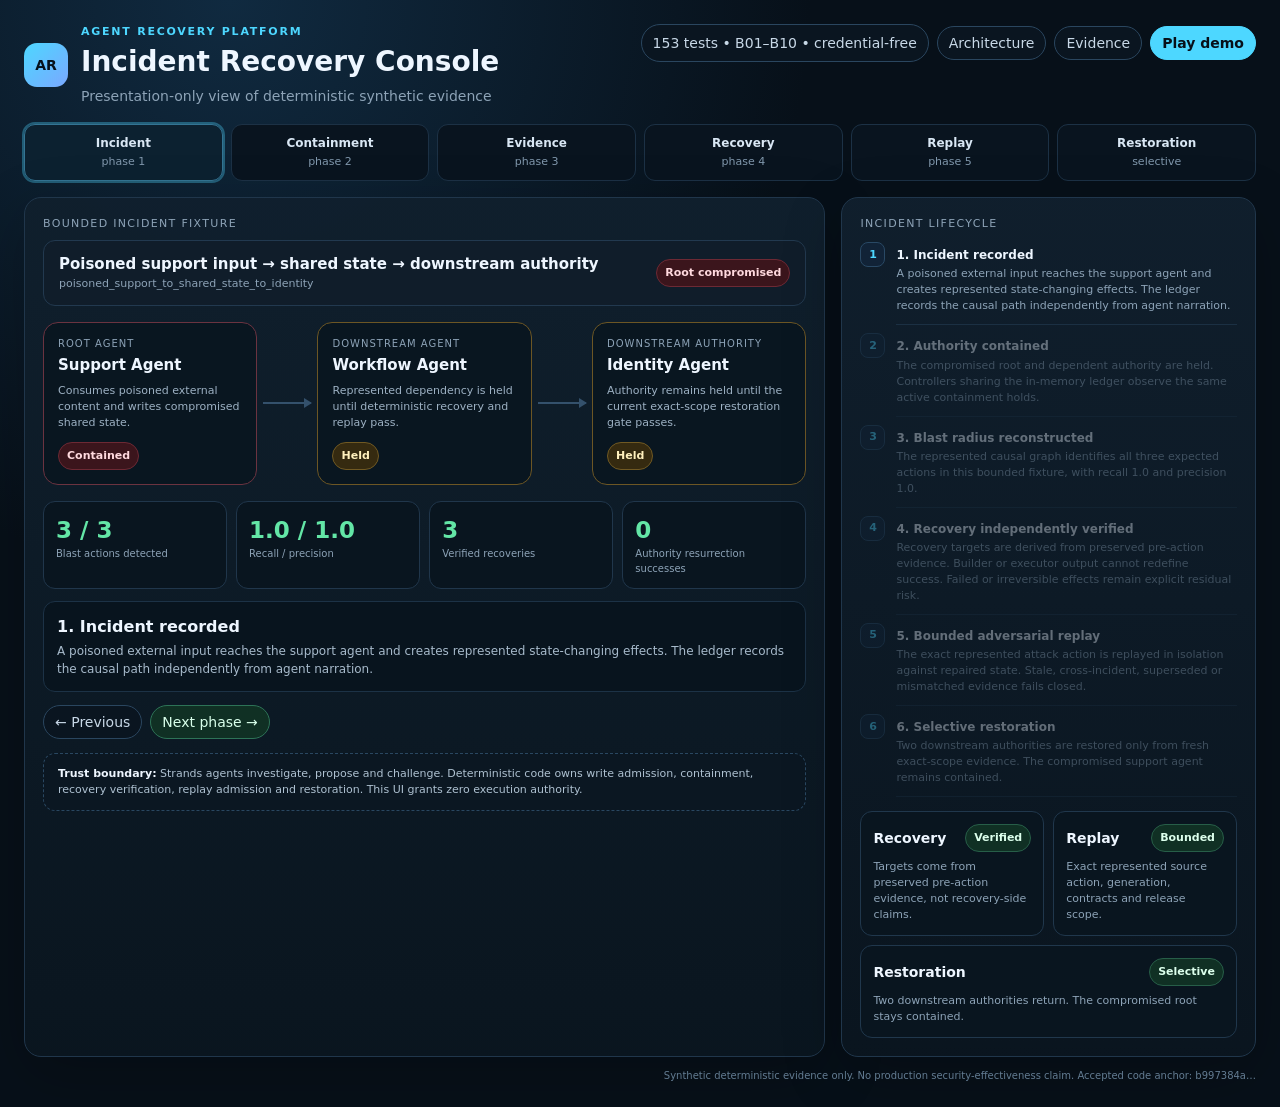
==== commit 683b4788: "Polish judge console and add evidence view" ====
--- a/demo/index.html
+++ b/demo/index.html
@@ -1,88 +1,6 @@
 <!doctype html>
-<html lang="en">
-<head>
-  <meta charset="utf-8" />
-  <meta name="viewport" content="width=device-width,initial-scale=1" />
-  <title>Agent Recovery Platform — Judge Console</title>
-  <style>
-    :root{--bg:#071019;--panel:#0d1824;--panel2:#101f2d;--line:#20364b;--text:#eef6ff;--muted:#8da3b7;--cyan:#4dd7ff;--green:#63e6a6;--amber:#f6c85f;--red:#ff6b7d;--blue:#7aa8ff}
-    *{box-sizing:border-box}html{background:var(--bg)}body{margin:0;color:var(--text);font:14px/1.45 Inter,ui-sans-serif,system-ui,-apple-system,BlinkMacSystemFont,"Segoe UI",sans-serif;background:radial-gradient(circle at 18% 0%,#102a40 0,#071019 38%);min-height:100vh}
-    button{font:inherit}.wrap{max-width:1500px;margin:auto;padding:24px}.top{display:flex;align-items:flex-start;justify-content:space-between;gap:20px;margin-bottom:18px}.brand{display:flex;gap:13px;align-items:center}.logo{width:44px;height:44px;border-radius:13px;background:linear-gradient(135deg,var(--cyan),var(--blue));display:grid;place-items:center;color:#06111c;font-weight:900}.eyebrow{color:var(--cyan);font-size:11px;letter-spacing:.16em;text-transform:uppercase;font-weight:800}.title{font-size:28px;font-weight:780;margin-top:2px}.subtitle{color:var(--muted);margin-top:3px}.top-actions{display:flex;gap:8px;align-items:center}.badge,.btn{border:1px solid #2a465f;background:#0a1520;color:#c8d8e7;border-radius:999px;padding:8px 11px}.btn{cursor:pointer;transition:.18s}.btn:hover{border-color:#477191;transform:translateY(-1px)}.btn.primary{color:#071019;background:var(--cyan);border-color:var(--cyan);font-weight:800}.btn.active{color:#d9ffeb;background:#103024;border-color:#2d7357}.steps{display:grid;grid-template-columns:repeat(6,1fr);gap:8px;margin-bottom:16px}.step{cursor:pointer;padding:10px;border-radius:11px;background:#09141f;border:1px solid #1c3145;text-align:center;color:#8198ad;font-size:11px;transition:.2s}.step b{display:block;color:#d9e7f4;font-size:12px;margin-bottom:2px}.step.done{border-color:#245d49;background:#0b211b}.step.done b{color:var(--green)}.step.current{outline:2px solid rgba(77,215,255,.34);border-color:#347493;background:#0c2130}.layout{display:grid;grid-template-columns:1.45fr .75fr;gap:16px}.card{background:linear-gradient(180deg,rgba(16,31,45,.97),rgba(10,21,31,.97));border:1px solid var(--line);border-radius:17px;box-shadow:0 18px 60px rgba(0,0,0,.22)}.pad{padding:18px}.label{color:var(--muted);font-size:11px;text-transform:uppercase;letter-spacing:.12em}.incident{display:flex;justify-content:space-between;gap:12px;align-items:center;padding:13px 15px;margin:8px 0 16px;background:#101d2a;border:1px solid #22394f;border-radius:12px}.incident strong{font-size:15px}.small{font-size:11px;color:var(--muted)}.pill{display:inline-flex;align-items:center;gap:6px;border-radius:999px;padding:5px 8px;font-size:11px;font-weight:800;white-space:nowrap}.red{color:#ffd9de;background:#3b151c;border:1px solid #6d2934}.green{color:#dcffec;background:#103024;border:1px solid #275e48}.amber{color:#fff0bd;background:#352a10;border:1px solid #705923}.blue{color:#e2ebff;background:#152646;border:1px solid #2c4d80}.flow{display:grid;grid-template-columns:1fr 48px 1fr 48px 1fr;align-items:center;gap:6px;margin:16px 0}.node{min-height:140px;border-radius:15px;border:1px solid #284159;background:#091620;padding:14px;transition:.25s}.node.root{border-color:#6b3340}.node.restored{border-color:#29614c}.node.held{border-color:#6c5624}.node h3{font-size:15px;margin:4px 0 6px}.node p{font-size:11px;color:#9db1c3;margin:0 0 11px}.role{font-size:10px;color:var(--muted);text-transform:uppercase;letter-spacing:.1em}.arrow{height:2px;background:#34516c;position:relative}.arrow:after{content:"";position:absolute;right:-1px;top:-4px;border-left:8px solid #34516c;border-top:5px solid transparent;border-bottom:5px solid transparent}.metrics{display:grid;grid-template-columns:repeat(4,1fr);gap:9px;margin-top:14px}.metric{background:#09151f;border:1px solid #20364b;border-radius:12px;padding:12px}.metric .v{font-size:23px;font-weight:800}.metric .k{font-size:10px;color:var(--muted)}.good{color:var(--green)}.warn{color:var(--amber)}.timeline{display:grid;gap:8px;margin-top:10px}.event{display:grid;grid-template-columns:27px 1fr;gap:9px;opacity:.38;transition:.2s}.event.active{opacity:1}.dot{width:25px;height:25px;border-radius:8px;background:#112337;border:1px solid #294965;display:grid;place-items:center;color:var(--cyan);font-size:11px;font-weight:800}.event .body{padding:2px 0 10px;border-bottom:1px solid #1b3043}.event strong{font-size:12px}.event p{font-size:11px;color:var(--muted);margin:2px 0 0}.proof{display:grid;grid-template-columns:repeat(3,1fr);gap:9px;margin-top:14px}.proofbox{border-radius:12px;padding:12px;background:#09151f;border:1px solid #20374c}.proofbox .head{display:flex;justify-content:space-between;gap:10px;align-items:center;margin-bottom:7px}.proofbox p{color:var(--muted);font-size:11px;margin:0}.trust{margin-top:14px;padding:12px 14px;border-radius:12px;background:#0b1722;border:1px dashed #294761;color:#aec1d1;font-size:11px}.trust b{color:#eef6ff}.scene-copy{min-height:88px;margin-top:12px;padding:13px;border-radius:12px;background:#08141e;border:1px solid #1c3246}.scene-copy h2{font-size:16px;margin:0 0 5px}.scene-copy p{margin:0;color:#a7bacb;font-size:12px}.footer{margin-top:12px;color:#637c92;font-size:10px;text-align:right}.hidden{display:none!important}.arch{display:grid;grid-template-columns:1fr 40px 1.25fr;gap:8px;align-items:center;margin-top:12px}.zone{border-radius:14px;padding:14px;min-height:185px}.zone.reason{background:#0c1a28;border:1px solid #2c4f70}.zone.control{background:#0c1d17;border:1px solid #2b624c}.zone h3{margin:3px 0 10px;font-size:14px}.stack{display:grid;gap:7px}.mini{padding:8px;border:1px solid #29445d;border-radius:9px;background:#0a1520;font-size:11px}.zone.control .mini{border-color:#2c5b49}.noauth{margin-top:10px;color:#ff9dab;font-size:10px;font-weight:900;letter-spacing:.1em}.center-arrow{text-align:center;color:#66839d;font-size:24px}.controls{display:flex;gap:8px;flex-wrap:wrap;margin-top:13px}
-    @media(max-width:1050px){.layout{grid-template-columns:1fr}.steps{grid-template-columns:repeat(3,1fr)}.flow{grid-template-columns:1fr}.arrow{height:22px;width:2px;margin:auto}.arrow:after{right:-4px;top:auto;bottom:-1px;border-left:5px solid transparent;border-right:5px solid transparent;border-top:8px solid #34516c}.metrics,.proof{grid-template-columns:repeat(2,1fr)}.top{flex-direction:column}.arch{grid-template-columns:1fr}.center-arrow{transform:rotate(90deg)}}
-  </style>
-</head>
-<body>
-<main class="wrap">
-  <header class="top">
-    <div class="brand"><div class="logo">AR</div><div><div class="eyebrow">Agent Recovery Platform</div><div class="title">Incident Recovery Console</div><div class="subtitle">Presentation-only view of deterministic synthetic evidence</div></div></div>
-    <div class="top-actions"><span class="badge">153 tests • B01–B10 • credential-free</span><button class="btn" id="archBtn">Architecture</button><button class="btn primary" id="playBtn">Play demo</button></div>
-  </header>
-
-  <section class="steps" id="steps"></section>
-
-  <section id="incidentView">
-    <div class="layout">
-      <section class="card pad">
-        <div class="label">Bounded incident fixture</div>
-        <div class="incident"><div><strong>Poisoned support input → shared state → downstream authority</strong><div class="small">poisoned_support_to_shared_state_to_identity</div></div><span class="pill red">Root compromised</span></div>
-        <div class="flow">
-          <article class="node root" id="rootNode"><div class="role">Root agent</div><h3>Support Agent</h3><p>Consumes poisoned external content and writes compromised shared state.</p><span class="pill red" id="rootState">Contained</span></article>
-          <div class="arrow"></div>
-          <article class="node held" id="workflowNode"><div class="role">Downstream agent</div><h3>Workflow Agent</h3><p>Represented dependency is held until deterministic recovery and replay pass.</p><span class="pill amber" id="workflowState">Held</span></article>
-          <div class="arrow"></div>
-          <article class="node held" id="identityNode"><div class="role">Downstream authority</div><h3>Identity Agent</h3><p>Authority remains held until the current exact-scope restoration gate passes.</p><span class="pill amber" id="identityState">Held</span></article>
-        </div>
-        <div class="metrics">
-          <div class="metric"><div class="v good">3 / 3</div><div class="k">Blast actions detected</div></div>
-          <div class="metric"><div class="v good">1.0 / 1.0</div><div class="k">Recall / precision</div></div>
-          <div class="metric"><div class="v good">3</div><div class="k">Verified recoveries</div></div>
-          <div class="metric"><div class="v good">0</div><div class="k">Authority resurrection successes</div></div>
-        </div>
-        <div class="scene-copy"><h2 id="sceneTitle"></h2><p id="sceneText"></p></div>
-        <div class="controls"><button class="btn" id="prevBtn">← Previous</button><button class="btn active" id="nextBtn">Next phase →</button></div>
-        <div class="trust"><b>Trust boundary:</b> Strands agents investigate, propose and challenge. Deterministic code owns write admission, containment, recovery verification, replay admission and restoration. This UI grants zero execution authority.</div>
-      </section>
-
-      <aside class="card pad">
-        <div class="label">Incident lifecycle</div>
-        <div class="timeline" id="timeline"></div>
-        <div class="proof">
-          <div class="proofbox"><div class="head"><strong>Recovery</strong><span class="pill green">Verified</span></div><p>Targets come from preserved pre-action evidence, not recovery-side claims.</p></div>
-          <div class="proofbox"><div class="head"><strong>Replay</strong><span class="pill green">Bounded</span></div><p>Exact represented source action, generation, contracts and release scope.</p></div>
-          <div class="proofbox"><div class="head"><strong>Restoration</strong><span class="pill green">Selective</span></div><p>Two downstream authorities return. The compromised root stays contained.</p></div>
-        </div>
-      </aside>
-    </div>
-  </section>
-
-  <section id="architectureView" class="card pad hidden">
-    <div class="label">Two-zone trust architecture</div>
-    <div class="arch">
-      <div class="zone reason"><div class="role">Advisory reasoning zone</div><h3>Strands agents reason over evidence</h3><div class="stack"><div class="mini">Investigator → root cause + cited evidence</div><div class="mini">Recovery Planner → candidate actions + residual risks</div><div class="mini">Skeptic → challenge unsupported recovery claims</div></div><div class="noauth">NO EXECUTION AUTHORITY</div></div>
-      <div class="center-arrow">→</div>
-      <div class="zone control"><div class="role">Deterministic recovery control plane</div><h3>Only deterministic gates may mutate state or restore authority</h3><div class="stack"><div class="mini">Recovery Contracts + Action Ledger + Causal Graph</div><div class="mini">Shared containment holds + Recovery Engine + independent verifier</div><div class="mini">Replay Lab + fresh single-use Restoration Gate</div><div class="mini">Judge evidence / console → read-only presentation</div></div></div>
-    </div>
-    <div class="scene-copy"><h2>Why this separation matters</h2><p>A model may investigate and propose, but it cannot make its own recovery claim true. Recovery success is checked against preserved pre-action evidence, and restoration requires current deterministic proof.</p></div>
-    <div class="controls"><button class="btn active" id="backBtn">← Back to incident</button></div>
-  </section>
-
-  <div class="footer">Synthetic deterministic evidence only. No production security-effectiveness claim. Accepted code anchor: b997384a…</div>
-</main>
-<script>
-const phases=[
-  {name:'Incident',title:'1. Incident recorded',text:'A poisoned external input reaches the support agent and creates represented state-changing effects. The ledger records the causal path independently from agent narration.'},
-  {name:'Containment',title:'2. Authority contained',text:'The compromised root and dependent authority are held. Controllers sharing the in-memory ledger observe the same active containment holds.'},
-  {name:'Evidence',title:'3. Blast radius reconstructed',text:'The represented causal graph identifies all three expected actions in this bounded fixture, with recall 1.0 and precision 1.0.'},
-  {name:'Recovery',title:'4. Recovery independently verified',text:'Recovery targets are derived from preserved pre-action evidence. Builder or executor output cannot redefine success. Failed or irreversible effects remain explicit residual risk.'},
-  {name:'Replay',title:'5. Bounded adversarial replay',text:'The exact represented attack action is replayed in isolation against repaired state. Stale, cross-incident, superseded or mismatched evidence fails closed.'},
-  {name:'Restoration',title:'6. Selective restoration',text:'Two downstream authorities are restored only from fresh exact-scope evidence. The compromised support agent remains contained.'}
-];
-let phase=0,timer=null;
-const steps=document.getElementById('steps'),timeline=document.getElementById('timeline');
-phases.forEach((p,i)=>{const s=document.createElement('button');s.className='step';s.innerHTML=`<b>${p.name}</b>${i===5?'selective':'phase '+(i+1)}`;s.onclick=()=>setPhase(i);steps.appendChild(s);const e=document.createElement('div');e.className='event';e.innerHTML=`<div class="dot">${i+1}</div><div class="body"><strong>${p.title}</strong><p>${p.text}</p></div>`;timeline.appendChild(e)});
-function setPhase(i){phase=Math.max(0,Math.min(phases.length-1,i));document.querySelectorAll('.step').forEach((x,j)=>{x.classList.toggle('done',j<phase);x.classList.toggle('current',j===phase)});document.querySelectorAll('.event').forEach((x,j)=>x.classList.toggle('active',j<=phase));sceneTitle.textContent=phases[phase].title;sceneText.textContent=phases[phase].text;const restored=phase>=5;workflowNode.className='node '+(restored?'restored':'held');identityNode.className='node '+(restored?'restored':'held');workflowState.className='pill '+(restored?'green':'amber');identityState.className='pill '+(restored?'green':'amber');workflowState.textContent=restored?'Restored':'Held';identityState.textContent=restored?'Restored':'Held';prevBtn.disabled=phase===0;nextBtn.textContent=phase===5?'Replay demo':'Next phase →'}
-function play(){clearInterval(timer);setPhase(0);playBtn.textContent='Playing…';let i=0;timer=setInterval(()=>{i++;if(i>=phases.length){clearInterval(timer);playBtn.textContent='Play demo';return}setPhase(i)},1800)}
-prevBtn.onclick=()=>setPhase(phase-1);nextBtn.onclick=()=>phase===5?play():setPhase(phase+1);playBtn.onclick=play;archBtn.onclick=()=>{incidentView.classList.add('hidden');architectureView.classList.remove('hidden')};backBtn.onclick=()=>{architectureView.classList.add('hidden');incidentView.classList.remove('hidden')};document.addEventListener('keydown',e=>{if(e.key==='ArrowRight')setPhase(phase+1);if(e.key==='ArrowLeft')setPhase(phase-1);if(e.key.toLowerCase()==='a')archBtn.click()});setPhase(0);
-</script>
-</body>
-</html>
+<html lang="en"><head><meta charset="utf-8"/><meta name="viewport" content="width=device-width,initial-scale=1"/><title>Agent Recovery Platform — Judge Console</title><style>
+:root{--bg:#071019;--panel:#0d1824;--panel2:#101f2d;--line:#20364b;--text:#eef6ff;--muted:#8da3b7;--cyan:#4dd7ff;--green:#63e6a6;--amber:#f6c85f;--red:#ff6b7d;--blue:#7aa8ff}*{box-sizing:border-box}html{background:var(--bg)}body{margin:0;color:var(--text);font:14px/1.45 Inter,ui-sans-serif,system-ui,-apple-system,BlinkMacSystemFont,"Segoe UI",sans-serif;background:radial-gradient(circle at 18% 0%,#102a40 0,#071019 38%);min-height:100vh}button{font:inherit}.wrap{max-width:1500px;margin:auto;padding:24px}.top{display:flex;align-items:flex-start;justify-content:space-between;gap:20px;margin-bottom:18px}.brand{display:flex;gap:13px;align-items:center}.logo{width:44px;height:44px;border-radius:13px;background:linear-gradient(135deg,var(--cyan),var(--blue));display:grid;place-items:center;color:#06111c;font-weight:900}.eyebrow{color:var(--cyan);font-size:11px;letter-spacing:.16em;text-transform:uppercase;font-weight:800}.title{font-size:28px;font-weight:780;margin-top:2px}.subtitle{color:var(--muted);margin-top:3px}.top-actions{display:flex;gap:8px;align-items:center}.badge,.btn{border:1px solid #2a465f;background:#0a1520;color:#c8d8e7;border-radius:999px;padding:8px 11px}.btn{cursor:pointer;transition:.18s;display:inline-flex;align-items:center;justify-content:center;line-height:1;min-height:34px}.btn:hover{border-color:#477191;transform:translateY(-1px)}.btn.primary{color:#071019;background:var(--cyan);border-color:var(--cyan);font-weight:800}.btn.active{color:#d9ffeb;background:#103024;border-color:#2d7357}.steps{display:grid;grid-template-columns:repeat(6,1fr);gap:8px;margin-bottom:16px}.step{cursor:pointer;padding:10px;border-radius:11px;background:#09141f;border:1px solid #1c3145;text-align:center;color:#8198ad;font-size:11px;transition:.2s}.step b{display:block;color:#d9e7f4;font-size:12px;margin-bottom:2px}.step.done{border-color:#245d49;background:#0b211b}.step.done b{color:var(--green)}.step.current{outline:2px solid rgba(77,215,255,.34);border-color:#347493;background:#0c2130}.layout{display:grid;grid-template-columns:1.45fr .75fr;gap:16px}.card{background:linear-gradient(180deg,rgba(16,31,45,.97),rgba(10,21,31,.97));border:1px solid var(--line);border-radius:17px;box-shadow:0 18px 60px rgba(0,0,0,.22)}.pad{padding:18px}.label{color:var(--muted);font-size:11px;text-transform:uppercase;letter-spacing:.12em}.incident{display:flex;justify-content:space-between;gap:12px;align-items:center;padding:13px 15px;margin:8px 0 16px;background:#101d2a;border:1px solid #22394f;border-radius:12px}.incident strong{font-size:15px}.small{font-size:11px;color:var(--muted)}.pill{display:inline-flex;align-items:center;gap:6px;border-radius:999px;padding:5px 8px;font-size:11px;font-weight:800;white-space:nowrap}.red{color:#ffd9de;background:#3b151c;border:1px solid #6d2934}.green{color:#dcffec;background:#103024;border:1px solid #275e48}.amber{color:#fff0bd;background:#352a10;border:1px solid #705923}.blue{color:#e2ebff;background:#152646;border:1px solid #2c4d80}.flow{display:grid;grid-template-columns:1fr 48px 1fr 48px 1fr;align-items:center;gap:6px;margin:16px 0}.node{min-height:140px;border-radius:15px;border:1px solid #284159;background:#091620;padding:14px;transition:.25s}.node.root{border-color:#6b3340}.node.restored{border-color:#29614c}.node.held{border-color:#6c5624}.node h3{font-size:15px;margin:4px 0 6px}.node p{font-size:11px;color:#9db1c3;margin:0 0 11px}.role{font-size:10px;color:var(--muted);text-transform:uppercase;letter-spacing:.1em}.arrow{height:2px;background:#34516c;position:relative}.arrow:after{content:"";position:absolute;right:-1px;top:-4px;border-left:8px solid #34516c;border-top:5px solid transparent;border-bottom:5px solid transparent}.metrics{display:grid;grid-template-columns:repeat(4,1fr);gap:9px;margin-top:14px}.metric{background:#09151f;border:1px solid #20364b;border-radius:12px;padding:12px}.metric .v{font-size:23px;font-weight:800}.metric .k{font-size:10px;color:var(--muted)}.good{color:var(--green)}.warn{color:var(--amber)}.timeline{display:grid;gap:8px;margin-top:10px}.event{display:grid;grid-template-columns:27px 1fr;gap:9px;opacity:.38;transition:.2s}.event.active{opacity:1}.dot{width:25px;height:25px;border-radius:8px;background:#112337;border:1px solid #294965;display:grid;place-items:center;color:var(--cyan);font-size:11px;font-weight:800}.event .body{padding:2px 0 10px;border-bottom:1px solid #1b3043}.event strong{font-size:12px}.event p{font-size:11px;color:var(--muted);margin:2px 0 0}.proof{display:grid;grid-template-columns:repeat(2,minmax(0,1fr));gap:9px;margin-top:14px}.proofbox{border-radius:12px;padding:12px;background:#09151f;border:1px solid #20374c;min-width:0}.proofbox:last-child{grid-column:1/-1}.proofbox .head{display:flex;justify-content:space-between;gap:10px;align-items:center;margin-bottom:7px}.proofbox p{color:var(--muted);font-size:11px;margin:0}.trust{margin-top:14px;padding:12px 14px;border-radius:12px;background:#0b1722;border:1px dashed #294761;color:#aec1d1;font-size:11px}.trust b{color:#eef6ff}.scene-copy{min-height:88px;margin-top:12px;padding:13px;border-radius:12px;background:#08141e;border:1px solid #1c3246}.scene-copy h2{font-size:16px;margin:0 0 5px}.scene-copy p{margin:0;color:#a7bacb;font-size:12px}.footer{margin-top:12px;color:#637c92;font-size:10px;text-align:right}.hidden{display:none!important}.arch{display:grid;grid-template-columns:1fr 40px 1.25fr;gap:8px;align-items:center;margin-top:12px}.zone{border-radius:14px;padding:14px;min-height:185px}.zone.reason{background:#0c1a28;border:1px solid #2c4f70}.zone.control{background:#0c1d17;border:1px solid #2b624c}.zone h3{margin:3px 0 10px;font-size:14px}.stack{display:grid;gap:7px}.mini{padding:8px;border:1px solid #29445d;border-radius:9px;background:#0a1520;font-size:11px}.zone.control .mini{border-color:#2c5b49}.noauth{margin-top:10px;color:#ff9dab;font-size:10px;font-weight:900;letter-spacing:.1em}.center-arrow{text-align:center;color:#66839d;font-size:24px}.controls{display:flex;gap:8px;flex-wrap:wrap;margin-top:13px}@media(max-width:1050px){.layout{grid-template-columns:1fr}.steps{grid-template-columns:repeat(3,1fr)}.flow{grid-template-columns:1fr}.arrow{height:22px;width:2px;margin:auto}.arrow:after{right:-4px;top:auto;bottom:-1px;border-left:5px solid transparent;border-right:5px solid transparent;border-top:8px solid #34516c}.metrics,.proof{grid-template-columns:repeat(2,1fr)}.top{flex-direction:column}.arch{grid-template-columns:1fr}.center-arrow{transform:rotate(90deg)}}
+</style></head><body><main class="wrap"><header class="top"><div class="brand"><div class="logo">AR</div><div><div class="eyebrow">Agent Recovery Platform</div><div class="title">Incident Recovery Console</div><div class="subtitle">Presentation-only view of deterministic synthetic evidence</div></div></div><div class="top-actions"><span class="badge">153 tests • B01–B10 • credential-free</span><button class="btn" id="archBtn">Architecture</button><button class="btn" id="evidenceBtn">Evidence</button><button class="btn primary" id="playBtn">Play demo</button></div></header><section class="steps" id="steps"></section><section id="incidentView"><div class="layout"><section class="card pad"><div class="label">Bounded incident fixture</div><div class="incident"><div><strong>Poisoned support input → shared state → downstream authority</strong><div class="small">poisoned_support_to_shared_state_to_identity</div></div><span class="pill red">Root compromised</span></div><div class="flow"><article class="node root" id="rootNode"><div class="role">Root agent</div><h3>Support Agent</h3><p>Consumes poisoned external content and writes compromised shared state.</p><span class="pill red" id="rootState">Contained</span></article><div class="arrow"></div><article class="node held" id="workflowNode"><div class="role">Downstream agent</div><h3>Workflow Agent</h3><p>Represented dependency is held until deterministic recovery and replay pass.</p><span class="pill amber" id="workflowState">Held</span></article><div class="arrow"></div><article class="node held" id="identityNode"><div class="role">Downstream authority</div><h3>Identity Agent</h3><p>Authority remains held until the current exact-scope restoration gate passes.</p><span class="pill amber" id="identityState">Held</span></article></div><div class="metrics"><div class="metric"><div class="v good">3 / 3</div><div class="k">Blast actions detected</div></div><div class="metric"><div class="v good">1.0 / 1.0</div><div class="k">Recall / precision</div></div><div class="metric"><div class="v good">3</div><div class="k">Verified recoveries</div></div><div class="metric"><div class="v good">0</div><div class="k">Authority resurrection successes</div></div></div><div class="scene-copy"><h2 id="sceneTitle"></h2><p id="sceneText"></p></div><div class="controls"><button class="btn" id="prevBtn">← Previous</button><button class="btn active" id="nextBtn">Next phase →</button></div><div class="trust"><b>Trust boundary:</b> Strands agents investigate, propose and challenge. Deterministic code owns write admission, containment, recovery verification, replay admission and restoration. This UI grants zero execution authority.</div></section><aside class="card pad"><div class="label">Incident lifecycle</div><div class="timeline" id="timeline"></div><div class="proof"><div class="proofbox"><div class="head"><strong>Recovery</strong><span class="pill green">Verified</span></div><p>Targets come from preserved pre-action evidence, not recovery-side claims.</p></div><div class="proofbox"><div class="head"><strong>Replay</strong><span class="pill green">Bounded</span></div><p>Exact represented source action, generation, contracts and release scope.</p></div><div class="proofbox"><div class="head"><strong>Restoration</strong><span class="pill green">Selective</span></div><p>Two downstream authorities return. The compromised root stays contained.</p></div></div></aside></div></section><section id="architectureView" class="card pad hidden"><div class="label">Two-zone trust architecture</div><div class="arch"><div class="zone reason"><div class="role">Advisory reasoning zone</div><h3>Strands agents reason over evidence</h3><div class="stack"><div class="mini">Investigator → root cause + cited evidence</div><div class="mini">Recovery Planner → candidate actions + residual risks</div><div class="mini">Skeptic → challenge unsupported recovery claims</div></div><div class="noauth">NO EXECUTION AUTHORITY</div></div><div class="center-arrow">→</div><div class="zone control"><div class="role">Deterministic recovery control plane</div><h3>Only deterministic gates may mutate state or restore authority</h3><div class="stack"><div class="mini">Recovery Contracts + Action Ledger + Causal Graph</div><div class="mini">Shared containment holds + Recovery Engine + independent verifier</div><div class="mini">Replay Lab + fresh single-use Restoration Gate</div><div class="mini">Judge evidence / console → read-only presentation</div></div></div></div><div class="scene-copy"><h2>Why this separation matters</h2><p>A model may investigate and propose, but it cannot make its own recovery claim true. Recovery success is checked against preserved pre-action evidence, and restoration requires current deterministic proof.</p></div><div class="controls"><button class="btn active" id="backBtn">← Back to incident</button></div></section><section id="evidenceView" class="card pad hidden"><div class="label">Accepted evidence</div><div class="metrics" style="margin-top:12px"><div class="metric"><div class="v good">153</div><div class="k">Deterministic tests</div></div><div class="metric"><div class="v good">3.10 + 3.12</div><div class="k">Python CI</div></div><div class="metric"><div class="v good">B01–B10</div><div class="k">Benchmark coverage</div></div><div class="metric"><div class="v good">PASS</div><div class="k">Judge reproduction</div></div></div><div class="scene-copy"><h2>Adversarial hardening</h2><p>120 green tests → GPT-6 architecture audit → 139 → targeted re-audit → 152 → Codex acceptance audit → 153. Every confirmed release blocker was fixed and converted into permanent regression coverage.</p></div><div class="proof"><div class="proofbox"><div class="head"><strong>CI</strong><span class="pill green">Green</span></div><p>Ruff, Python 3.10 and Python 3.12.</p></div><div class="proofbox"><div class="head"><strong>Evidence</strong><span class="pill green">Verified</span></div><p>Canonical semantic validation and SHA-256 manifest checks.</p></div><div class="proofbox"><div class="head"><strong>Boundary</strong><span class="pill blue">Bounded</span></div><p>Synthetic deterministic evidence only. No production-effectiveness claim.</p></div></div><div class="controls"><button class="btn active" id="evidenceBackBtn">← Back to incident</button></div></section><div class="footer">Synthetic deterministic evidence only. No production security-effectiveness claim. Accepted code anchor: b997384a…</div></main><script>
+const phases=[{name:'Incident',title:'1. Incident recorded',text:'A poisoned external input reaches the support agent and creates represented state-changing effects. The ledger records the causal path independently from agent narration.'},{name:'Containment',title:'2. Authority contained',text:'The compromised root and dependent authority are held. Controllers sharing the in-memory ledger observe the same active containment holds.'},{name:'Evidence',title:'3. Blast radius reconstructed',text:'The represented causal graph identifies all three expected actions in this bounded fixture, with recall 1.0 and precision 1.0.'},{name:'Recovery',title:'4. Recovery independently verified',text:'Recovery targets are derived from preserved pre-action evidence. Builder or executor output cannot redefine success. Failed or irreversible effects remain explicit residual risk.'},{name:'Replay',title:'5. Bounded adversarial replay',text:'The exact represented attack action is replayed in isolation against repaired state. Stale, cross-incident, superseded or mismatched evidence fails closed.'},{name:'Restoration',title:'6. Selective restoration',text:'Two downstream authorities are restored only from fresh exact-scope evidence. The compromised support agent remains contained.'}];let phase=0,timer=null;const steps=document.getElementById('steps'),timeline=document.getElementById('timeline');phases.forEach((p,i)=>{const s=document.createElement('button');s.className='step';s.innerHTML=`<b>${p.name}</b>${i===5?'selective':'phase '+(i+1)}`;s.onclick=()=>setPhase(i);steps.appendChild(s);const e=document.createElement('div');e.className='event';e.innerHTML=`<div class="dot">${i+1}</div><div class="body"><strong>${p.title}</strong><p>${p.text}</p></div>`;timeline.appendChild(e)});function setPhase(i){phase=Math.max(0,Math.min(phases.length-1,i));document.querySelectorAll('.step').forEach((x,j)=>{x.classList.toggle('done',j<phase);x.classList.toggle('current',j===phase)});document.querySelectorAll('.event').forEach((x,j)=>x.classList.toggle('active',j<=phase));sceneTitle.textContent=phases[phase].title;sceneText.textContent=phases[phase].text;const restored=phase>=5;workflowNode.className='node '+(restored?'restored':'held');identityNode.className='node '+(restored?'restored':'held');workflowState.className='pill '+(restored?'green':'amber');identityState.className='pill '+(restored?'green':'amber');workflowState.textContent=restored?'Restored':'Held';identityState.textContent=restored?'Restored':'Held';prevBtn.disabled=phase===0;nextBtn.textContent=phase===5?'Replay demo':'Next phase →'}function play(){clearInterval(timer);setPhase(0);playBtn.textContent='Playing…';let i=0;timer=setInterval(()=>{i++;if(i>=phases.length){clearInterval(timer);playBtn.textContent='Play demo';return}setPhase(i)},1800)}prevBtn.onclick=()=>setPhase(phase-1);nextBtn.onclick=()=>phase===5?play():setPhase(phase+1);playBtn.onclick=play;function showOnly(id){[incidentView,architectureView,evidenceView].forEach(v=>v.classList.add('hidden'));document.getElementById(id).classList.remove('hidden')}archBtn.onclick=()=>showOnly('architectureView');evidenceBtn.onclick=()=>showOnly('evidenceView');backBtn.onclick=()=>showOnly('incidentView');evidenceBackBtn.onclick=()=>showOnly('incidentView');document.addEventListener('keydown',e=>{if(e.key==='ArrowRight')setPhase(phase+1);if(e.key==='ArrowLeft')setPhase(phase-1);if(e.key.toLowerCase()==='a')archBtn.click()});setPhase(0);
+</script></body></html>
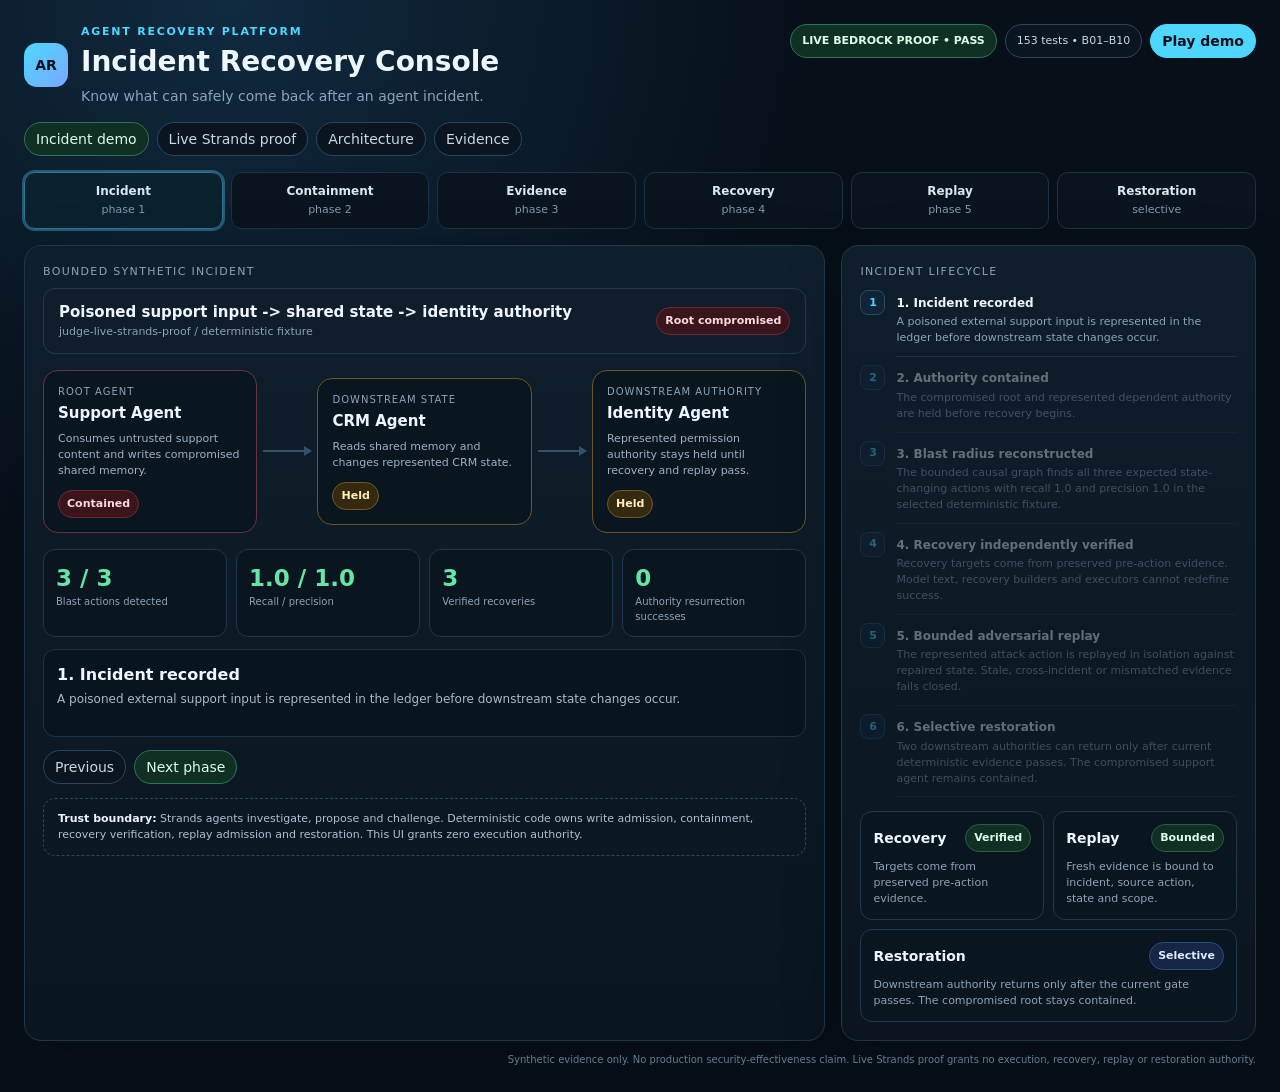
==== commit 32a18f16: "Integrate verified live Strands proof into Judge Console" ====
--- a/demo/index.html
+++ b/demo/index.html
@@ -1,6 +1,74 @@
 <!doctype html>
-<html lang="en"><head><meta charset="utf-8"/><meta name="viewport" content="width=device-width,initial-scale=1"/><title>Agent Recovery Platform — Judge Console</title><style>
-:root{--bg:#071019;--panel:#0d1824;--panel2:#101f2d;--line:#20364b;--text:#eef6ff;--muted:#8da3b7;--cyan:#4dd7ff;--green:#63e6a6;--amber:#f6c85f;--red:#ff6b7d;--blue:#7aa8ff}*{box-sizing:border-box}html{background:var(--bg)}body{margin:0;color:var(--text);font:14px/1.45 Inter,ui-sans-serif,system-ui,-apple-system,BlinkMacSystemFont,"Segoe UI",sans-serif;background:radial-gradient(circle at 18% 0%,#102a40 0,#071019 38%);min-height:100vh}button{font:inherit}.wrap{max-width:1500px;margin:auto;padding:24px}.top{display:flex;align-items:flex-start;justify-content:space-between;gap:20px;margin-bottom:18px}.brand{display:flex;gap:13px;align-items:center}.logo{width:44px;height:44px;border-radius:13px;background:linear-gradient(135deg,var(--cyan),var(--blue));display:grid;place-items:center;color:#06111c;font-weight:900}.eyebrow{color:var(--cyan);font-size:11px;letter-spacing:.16em;text-transform:uppercase;font-weight:800}.title{font-size:28px;font-weight:780;margin-top:2px}.subtitle{color:var(--muted);margin-top:3px}.top-actions{display:flex;gap:8px;align-items:center}.badge,.btn{border:1px solid #2a465f;background:#0a1520;color:#c8d8e7;border-radius:999px;padding:8px 11px}.btn{cursor:pointer;transition:.18s;display:inline-flex;align-items:center;justify-content:center;line-height:1;min-height:34px}.btn:hover{border-color:#477191;transform:translateY(-1px)}.btn.primary{color:#071019;background:var(--cyan);border-color:var(--cyan);font-weight:800}.btn.active{color:#d9ffeb;background:#103024;border-color:#2d7357}.steps{display:grid;grid-template-columns:repeat(6,1fr);gap:8px;margin-bottom:16px}.step{cursor:pointer;padding:10px;border-radius:11px;background:#09141f;border:1px solid #1c3145;text-align:center;color:#8198ad;font-size:11px;transition:.2s}.step b{display:block;color:#d9e7f4;font-size:12px;margin-bottom:2px}.step.done{border-color:#245d49;background:#0b211b}.step.done b{color:var(--green)}.step.current{outline:2px solid rgba(77,215,255,.34);border-color:#347493;background:#0c2130}.layout{display:grid;grid-template-columns:1.45fr .75fr;gap:16px}.card{background:linear-gradient(180deg,rgba(16,31,45,.97),rgba(10,21,31,.97));border:1px solid var(--line);border-radius:17px;box-shadow:0 18px 60px rgba(0,0,0,.22)}.pad{padding:18px}.label{color:var(--muted);font-size:11px;text-transform:uppercase;letter-spacing:.12em}.incident{display:flex;justify-content:space-between;gap:12px;align-items:center;padding:13px 15px;margin:8px 0 16px;background:#101d2a;border:1px solid #22394f;border-radius:12px}.incident strong{font-size:15px}.small{font-size:11px;color:var(--muted)}.pill{display:inline-flex;align-items:center;gap:6px;border-radius:999px;padding:5px 8px;font-size:11px;font-weight:800;white-space:nowrap}.red{color:#ffd9de;background:#3b151c;border:1px solid #6d2934}.green{color:#dcffec;background:#103024;border:1px solid #275e48}.amber{color:#fff0bd;background:#352a10;border:1px solid #705923}.blue{color:#e2ebff;background:#152646;border:1px solid #2c4d80}.flow{display:grid;grid-template-columns:1fr 48px 1fr 48px 1fr;align-items:center;gap:6px;margin:16px 0}.node{min-height:140px;border-radius:15px;border:1px solid #284159;background:#091620;padding:14px;transition:.25s}.node.root{border-color:#6b3340}.node.restored{border-color:#29614c}.node.held{border-color:#6c5624}.node h3{font-size:15px;margin:4px 0 6px}.node p{font-size:11px;color:#9db1c3;margin:0 0 11px}.role{font-size:10px;color:var(--muted);text-transform:uppercase;letter-spacing:.1em}.arrow{height:2px;background:#34516c;position:relative}.arrow:after{content:"";position:absolute;right:-1px;top:-4px;border-left:8px solid #34516c;border-top:5px solid transparent;border-bottom:5px solid transparent}.metrics{display:grid;grid-template-columns:repeat(4,1fr);gap:9px;margin-top:14px}.metric{background:#09151f;border:1px solid #20364b;border-radius:12px;padding:12px}.metric .v{font-size:23px;font-weight:800}.metric .k{font-size:10px;color:var(--muted)}.good{color:var(--green)}.warn{color:var(--amber)}.timeline{display:grid;gap:8px;margin-top:10px}.event{display:grid;grid-template-columns:27px 1fr;gap:9px;opacity:.38;transition:.2s}.event.active{opacity:1}.dot{width:25px;height:25px;border-radius:8px;background:#112337;border:1px solid #294965;display:grid;place-items:center;color:var(--cyan);font-size:11px;font-weight:800}.event .body{padding:2px 0 10px;border-bottom:1px solid #1b3043}.event strong{font-size:12px}.event p{font-size:11px;color:var(--muted);margin:2px 0 0}.proof{display:grid;grid-template-columns:repeat(2,minmax(0,1fr));gap:9px;margin-top:14px}.proofbox{border-radius:12px;padding:12px;background:#09151f;border:1px solid #20374c;min-width:0}.proofbox:last-child{grid-column:1/-1}.proofbox .head{display:flex;justify-content:space-between;gap:10px;align-items:center;margin-bottom:7px}.proofbox p{color:var(--muted);font-size:11px;margin:0}.trust{margin-top:14px;padding:12px 14px;border-radius:12px;background:#0b1722;border:1px dashed #294761;color:#aec1d1;font-size:11px}.trust b{color:#eef6ff}.scene-copy{min-height:88px;margin-top:12px;padding:13px;border-radius:12px;background:#08141e;border:1px solid #1c3246}.scene-copy h2{font-size:16px;margin:0 0 5px}.scene-copy p{margin:0;color:#a7bacb;font-size:12px}.footer{margin-top:12px;color:#637c92;font-size:10px;text-align:right}.hidden{display:none!important}.arch{display:grid;grid-template-columns:1fr 40px 1.25fr;gap:8px;align-items:center;margin-top:12px}.zone{border-radius:14px;padding:14px;min-height:185px}.zone.reason{background:#0c1a28;border:1px solid #2c4f70}.zone.control{background:#0c1d17;border:1px solid #2b624c}.zone h3{margin:3px 0 10px;font-size:14px}.stack{display:grid;gap:7px}.mini{padding:8px;border:1px solid #29445d;border-radius:9px;background:#0a1520;font-size:11px}.zone.control .mini{border-color:#2c5b49}.noauth{margin-top:10px;color:#ff9dab;font-size:10px;font-weight:900;letter-spacing:.1em}.center-arrow{text-align:center;color:#66839d;font-size:24px}.controls{display:flex;gap:8px;flex-wrap:wrap;margin-top:13px}@media(max-width:1050px){.layout{grid-template-columns:1fr}.steps{grid-template-columns:repeat(3,1fr)}.flow{grid-template-columns:1fr}.arrow{height:22px;width:2px;margin:auto}.arrow:after{right:-4px;top:auto;bottom:-1px;border-left:5px solid transparent;border-right:5px solid transparent;border-top:8px solid #34516c}.metrics,.proof{grid-template-columns:repeat(2,1fr)}.top{flex-direction:column}.arch{grid-template-columns:1fr}.center-arrow{transform:rotate(90deg)}}
-</style></head><body><main class="wrap"><header class="top"><div class="brand"><div class="logo">AR</div><div><div class="eyebrow">Agent Recovery Platform</div><div class="title">Incident Recovery Console</div><div class="subtitle">Presentation-only view of deterministic synthetic evidence</div></div></div><div class="top-actions"><span class="badge">153 tests • B01–B10 • credential-free</span><button class="btn" id="archBtn">Architecture</button><button class="btn" id="evidenceBtn">Evidence</button><button class="btn primary" id="playBtn">Play demo</button></div></header><section class="steps" id="steps"></section><section id="incidentView"><div class="layout"><section class="card pad"><div class="label">Bounded incident fixture</div><div class="incident"><div><strong>Poisoned support input → shared state → downstream authority</strong><div class="small">poisoned_support_to_shared_state_to_identity</div></div><span class="pill red">Root compromised</span></div><div class="flow"><article class="node root" id="rootNode"><div class="role">Root agent</div><h3>Support Agent</h3><p>Consumes poisoned external content and writes compromised shared state.</p><span class="pill red" id="rootState">Contained</span></article><div class="arrow"></div><article class="node held" id="workflowNode"><div class="role">Downstream agent</div><h3>Workflow Agent</h3><p>Represented dependency is held until deterministic recovery and replay pass.</p><span class="pill amber" id="workflowState">Held</span></article><div class="arrow"></div><article class="node held" id="identityNode"><div class="role">Downstream authority</div><h3>Identity Agent</h3><p>Authority remains held until the current exact-scope restoration gate passes.</p><span class="pill amber" id="identityState">Held</span></article></div><div class="metrics"><div class="metric"><div class="v good">3 / 3</div><div class="k">Blast actions detected</div></div><div class="metric"><div class="v good">1.0 / 1.0</div><div class="k">Recall / precision</div></div><div class="metric"><div class="v good">3</div><div class="k">Verified recoveries</div></div><div class="metric"><div class="v good">0</div><div class="k">Authority resurrection successes</div></div></div><div class="scene-copy"><h2 id="sceneTitle"></h2><p id="sceneText"></p></div><div class="controls"><button class="btn" id="prevBtn">← Previous</button><button class="btn active" id="nextBtn">Next phase →</button></div><div class="trust"><b>Trust boundary:</b> Strands agents investigate, propose and challenge. Deterministic code owns write admission, containment, recovery verification, replay admission and restoration. This UI grants zero execution authority.</div></section><aside class="card pad"><div class="label">Incident lifecycle</div><div class="timeline" id="timeline"></div><div class="proof"><div class="proofbox"><div class="head"><strong>Recovery</strong><span class="pill green">Verified</span></div><p>Targets come from preserved pre-action evidence, not recovery-side claims.</p></div><div class="proofbox"><div class="head"><strong>Replay</strong><span class="pill green">Bounded</span></div><p>Exact represented source action, generation, contracts and release scope.</p></div><div class="proofbox"><div class="head"><strong>Restoration</strong><span class="pill green">Selective</span></div><p>Two downstream authorities return. The compromised root stays contained.</p></div></div></aside></div></section><section id="architectureView" class="card pad hidden"><div class="label">Two-zone trust architecture</div><div class="arch"><div class="zone reason"><div class="role">Advisory reasoning zone</div><h3>Strands agents reason over evidence</h3><div class="stack"><div class="mini">Investigator → root cause + cited evidence</div><div class="mini">Recovery Planner → candidate actions + residual risks</div><div class="mini">Skeptic → challenge unsupported recovery claims</div></div><div class="noauth">NO EXECUTION AUTHORITY</div></div><div class="center-arrow">→</div><div class="zone control"><div class="role">Deterministic recovery control plane</div><h3>Only deterministic gates may mutate state or restore authority</h3><div class="stack"><div class="mini">Recovery Contracts + Action Ledger + Causal Graph</div><div class="mini">Shared containment holds + Recovery Engine + independent verifier</div><div class="mini">Replay Lab + fresh single-use Restoration Gate</div><div class="mini">Judge evidence / console → read-only presentation</div></div></div></div><div class="scene-copy"><h2>Why this separation matters</h2><p>A model may investigate and propose, but it cannot make its own recovery claim true. Recovery success is checked against preserved pre-action evidence, and restoration requires current deterministic proof.</p></div><div class="controls"><button class="btn active" id="backBtn">← Back to incident</button></div></section><section id="evidenceView" class="card pad hidden"><div class="label">Accepted evidence</div><div class="metrics" style="margin-top:12px"><div class="metric"><div class="v good">153</div><div class="k">Deterministic tests</div></div><div class="metric"><div class="v good">3.10 + 3.12</div><div class="k">Python CI</div></div><div class="metric"><div class="v good">B01–B10</div><div class="k">Benchmark coverage</div></div><div class="metric"><div class="v good">PASS</div><div class="k">Judge reproduction</div></div></div><div class="scene-copy"><h2>Adversarial hardening</h2><p>120 green tests → GPT-6 architecture audit → 139 → targeted re-audit → 152 → Codex acceptance audit → 153. Every confirmed release blocker was fixed and converted into permanent regression coverage.</p></div><div class="proof"><div class="proofbox"><div class="head"><strong>CI</strong><span class="pill green">Green</span></div><p>Ruff, Python 3.10 and Python 3.12.</p></div><div class="proofbox"><div class="head"><strong>Evidence</strong><span class="pill green">Verified</span></div><p>Canonical semantic validation and SHA-256 manifest checks.</p></div><div class="proofbox"><div class="head"><strong>Boundary</strong><span class="pill blue">Bounded</span></div><p>Synthetic deterministic evidence only. No production-effectiveness claim.</p></div></div><div class="controls"><button class="btn active" id="evidenceBackBtn">← Back to incident</button></div></section><div class="footer">Synthetic deterministic evidence only. No production security-effectiveness claim. Accepted code anchor: b997384a…</div></main><script>
-const phases=[{name:'Incident',title:'1. Incident recorded',text:'A poisoned external input reaches the support agent and creates represented state-changing effects. The ledger records the causal path independently from agent narration.'},{name:'Containment',title:'2. Authority contained',text:'The compromised root and dependent authority are held. Controllers sharing the in-memory ledger observe the same active containment holds.'},{name:'Evidence',title:'3. Blast radius reconstructed',text:'The represented causal graph identifies all three expected actions in this bounded fixture, with recall 1.0 and precision 1.0.'},{name:'Recovery',title:'4. Recovery independently verified',text:'Recovery targets are derived from preserved pre-action evidence. Builder or executor output cannot redefine success. Failed or irreversible effects remain explicit residual risk.'},{name:'Replay',title:'5. Bounded adversarial replay',text:'The exact represented attack action is replayed in isolation against repaired state. Stale, cross-incident, superseded or mismatched evidence fails closed.'},{name:'Restoration',title:'6. Selective restoration',text:'Two downstream authorities are restored only from fresh exact-scope evidence. The compromised support agent remains contained.'}];let phase=0,timer=null;const steps=document.getElementById('steps'),timeline=document.getElementById('timeline');phases.forEach((p,i)=>{const s=document.createElement('button');s.className='step';s.innerHTML=`<b>${p.name}</b>${i===5?'selective':'phase '+(i+1)}`;s.onclick=()=>setPhase(i);steps.appendChild(s);const e=document.createElement('div');e.className='event';e.innerHTML=`<div class="dot">${i+1}</div><div class="body"><strong>${p.title}</strong><p>${p.text}</p></div>`;timeline.appendChild(e)});function setPhase(i){phase=Math.max(0,Math.min(phases.length-1,i));document.querySelectorAll('.step').forEach((x,j)=>{x.classList.toggle('done',j<phase);x.classList.toggle('current',j===phase)});document.querySelectorAll('.event').forEach((x,j)=>x.classList.toggle('active',j<=phase));sceneTitle.textContent=phases[phase].title;sceneText.textContent=phases[phase].text;const restored=phase>=5;workflowNode.className='node '+(restored?'restored':'held');identityNode.className='node '+(restored?'restored':'held');workflowState.className='pill '+(restored?'green':'amber');identityState.className='pill '+(restored?'green':'amber');workflowState.textContent=restored?'Restored':'Held';identityState.textContent=restored?'Restored':'Held';prevBtn.disabled=phase===0;nextBtn.textContent=phase===5?'Replay demo':'Next phase →'}function play(){clearInterval(timer);setPhase(0);playBtn.textContent='Playing…';let i=0;timer=setInterval(()=>{i++;if(i>=phases.length){clearInterval(timer);playBtn.textContent='Play demo';return}setPhase(i)},1800)}prevBtn.onclick=()=>setPhase(phase-1);nextBtn.onclick=()=>phase===5?play():setPhase(phase+1);playBtn.onclick=play;function showOnly(id){[incidentView,architectureView,evidenceView].forEach(v=>v.classList.add('hidden'));document.getElementById(id).classList.remove('hidden')}archBtn.onclick=()=>showOnly('architectureView');evidenceBtn.onclick=()=>showOnly('evidenceView');backBtn.onclick=()=>showOnly('incidentView');evidenceBackBtn.onclick=()=>showOnly('incidentView');document.addEventListener('keydown',e=>{if(e.key==='ArrowRight')setPhase(phase+1);if(e.key==='ArrowLeft')setPhase(phase-1);if(e.key.toLowerCase()==='a')archBtn.click()});setPhase(0);
-</script></body></html>
+<html lang="en">
+<head>
+<meta charset="utf-8"/>
+<meta name="viewport" content="width=device-width,initial-scale=1"/>
+<title>Agent Recovery Platform — Judge Console</title>
+<style>
+:root{--bg:#071019;--panel:#0d1824;--panel2:#101f2d;--line:#20364b;--text:#eef6ff;--muted:#8da3b7;--cyan:#4dd7ff;--green:#63e6a6;--amber:#f6c85f;--red:#ff6b7d;--blue:#7aa8ff}*{box-sizing:border-box}html{background:var(--bg)}body{margin:0;color:var(--text);font:14px/1.45 Inter,ui-sans-serif,system-ui,-apple-system,BlinkMacSystemFont,"Segoe UI",sans-serif;background:radial-gradient(circle at 18% 0%,#102a40 0,#071019 38%);min-height:100vh}button{font:inherit}.wrap{max-width:1500px;margin:auto;padding:24px}.top{display:flex;align-items:flex-start;justify-content:space-between;gap:20px;margin-bottom:16px}.brand{display:flex;gap:13px;align-items:center}.logo{width:44px;height:44px;border-radius:13px;background:linear-gradient(135deg,var(--cyan),var(--blue));display:grid;place-items:center;color:#06111c;font-weight:900}.eyebrow{color:var(--cyan);font-size:11px;letter-spacing:.16em;text-transform:uppercase;font-weight:800}.title{font-size:28px;font-weight:780;margin-top:2px}.subtitle{color:var(--muted);margin-top:3px}.topRight{display:flex;gap:8px;align-items:center;flex-wrap:wrap;justify-content:flex-end}.chip,.btn{border:1px solid #2a465f;background:#0a1520;color:#c8d8e7;border-radius:999px;padding:8px 11px}.chip{font-size:11px}.chip.live{color:#dcffec;background:#103024;border-color:#2d7357;font-weight:800}.btn{cursor:pointer;transition:.18s;display:inline-flex;align-items:center;justify-content:center;line-height:1;min-height:34px}.btn:hover{border-color:#477191;transform:translateY(-1px)}.btn.primary{color:#071019;background:var(--cyan);border-color:var(--cyan);font-weight:800}.btn.active{color:#d9ffeb;background:#103024;border-color:#2d7357}.tabs{display:flex;gap:8px;flex-wrap:wrap;margin-bottom:16px}.steps{display:grid;grid-template-columns:repeat(6,1fr);gap:8px;margin-bottom:16px}.step{cursor:pointer;padding:10px;border-radius:11px;background:#09141f;border:1px solid #1c3145;text-align:center;color:#8198ad;font-size:11px;transition:.2s}.step b{display:block;color:#d9e7f4;font-size:12px;margin-bottom:2px}.step.done{border-color:#245d49;background:#0b211b}.step.done b{color:var(--green)}.step.current{outline:2px solid rgba(77,215,255,.34);border-color:#347493;background:#0c2130}.grid{display:grid;grid-template-columns:1.45fr .75fr;gap:16px}.card{background:linear-gradient(180deg,rgba(16,31,45,.97),rgba(10,21,31,.97));border:1px solid var(--line);border-radius:17px;box-shadow:0 18px 60px rgba(0,0,0,.22)}.pad{padding:18px}.label{color:var(--muted);font-size:11px;text-transform:uppercase;letter-spacing:.12em}.incident{display:flex;justify-content:space-between;gap:12px;align-items:center;padding:13px 15px;margin:8px 0 16px;background:#101d2a;border:1px solid #22394f;border-radius:12px}.incident strong{font-size:15px}.small{font-size:11px;color:var(--muted)}.pill{display:inline-flex;align-items:center;gap:6px;border-radius:999px;padding:5px 8px;font-size:11px;font-weight:800;white-space:nowrap}.red{color:#ffd9de;background:#3b151c;border:1px solid #6d2934}.green{color:#dcffec;background:#103024;border:1px solid #275e48}.amber{color:#fff0bd;background:#352a10;border:1px solid #705923}.blue{color:#e2ebff;background:#152646;border:1px solid #2c4d80}.flow{display:grid;grid-template-columns:1fr 48px 1fr 48px 1fr;align-items:center;gap:6px;margin:16px 0}.node{min-height:140px;border-radius:15px;border:1px solid #284159;background:#091620;padding:14px;transition:.25s}.node.root{border-color:#6b3340}.node.restored{border-color:#29614c}.node.held{border-color:#6c5624}.node h3{font-size:15px;margin:4px 0 6px}.node p{font-size:11px;color:#9db1c3;margin:0 0 11px}.role{font-size:10px;color:var(--muted);text-transform:uppercase;letter-spacing:.1em}.arrow{height:2px;background:#34516c;position:relative}.arrow:after{content:"";position:absolute;right:-1px;top:-4px;border-left:8px solid #34516c;border-top:5px solid transparent;border-bottom:5px solid transparent}.metrics{display:grid;grid-template-columns:repeat(4,1fr);gap:9px;margin-top:14px}.metric{background:#09151f;border:1px solid #20364b;border-radius:12px;padding:12px}.metric .v{font-size:23px;font-weight:800}.metric .k{font-size:10px;color:var(--muted)}.good{color:var(--green)}.warn{color:var(--amber)}.timeline{display:grid;gap:8px;margin-top:10px}.event{display:grid;grid-template-columns:27px 1fr;gap:9px;opacity:.38;transition:.2s}.event.active{opacity:1}.dot{width:25px;height:25px;border-radius:8px;background:#112337;border:1px solid #294965;display:grid;place-items:center;color:var(--cyan);font-size:11px;font-weight:800}.event .body{padding:2px 0 10px;border-bottom:1px solid #1b3043}.event strong{font-size:12px}.event p{font-size:11px;color:var(--muted);margin:2px 0 0}.proof{display:grid;grid-template-columns:repeat(2,minmax(0,1fr));gap:9px;margin-top:14px}.proofbox{border-radius:12px;padding:12px;background:#09151f;border:1px solid #20374c;min-width:0}.proofbox.wide{grid-column:1/-1}.proofbox .head{display:flex;justify-content:space-between;gap:10px;align-items:center;margin-bottom:7px}.proofbox p{color:var(--muted);font-size:11px;margin:0}.hash{font-family:ui-monospace,SFMono-Regular,Menlo,monospace;word-break:break-all}.trust,.notice{margin-top:14px;padding:12px 14px;border-radius:12px;background:#0b1722;border:1px dashed #294761;color:#aec1d1;font-size:11px}.notice{border-style:solid;border-color:#5c4c22;background:#1f1b0d;color:#d7c88f}.trust b,.notice b{color:#eef6ff}.scene{min-height:88px;margin-top:12px;padding:13px;border-radius:12px;background:#08141e;border:1px solid #1c3246}.scene h2{font-size:16px;margin:0 0 5px}.scene p{margin:0;color:#a7bacb;font-size:12px}.hidden{display:none!important}.arch{display:grid;grid-template-columns:1fr 40px 1.25fr;gap:8px;align-items:center;margin-top:12px}.zone{border-radius:14px;padding:14px;min-height:185px}.zone.reason{background:#0c1a28;border:1px solid #2c4f70}.zone.control{background:#0c1d17;border:1px solid #2b624c}.zone h3{margin:3px 0 10px;font-size:14px}.stack{display:grid;gap:7px}.mini{padding:8px;border:1px solid #29445d;border-radius:9px;background:#0a1520;font-size:11px}.zone.control .mini{border-color:#2c5b49}.noauth{margin-top:10px;color:#ff9dab;font-size:10px;font-weight:900;letter-spacing:.1em}.centerArrow{text-align:center;color:#66839d;font-size:24px}.controls{display:flex;gap:8px;flex-wrap:wrap;margin-top:13px}.liveGrid{display:grid;grid-template-columns:repeat(3,1fr);gap:10px;margin-top:10px}.agentCard{padding:14px;border:1px solid #29445d;border-radius:12px;background:#091620}.agentCard h3{font-size:14px;margin:5px 0 6px}.agentCard p{font-size:11px;color:#a1b5c7;margin:0}.liveMeta{display:grid;grid-template-columns:repeat(4,1fr);gap:9px;margin-top:14px}.meta{padding:11px;border:1px solid #20364b;border-radius:11px;background:#09151f}.meta b{display:block;font-size:16px;margin-top:3px}.footer{margin-top:12px;color:#637c92;font-size:10px;text-align:right}@media(max-width:1050px){.grid{grid-template-columns:1fr}.steps{grid-template-columns:repeat(3,1fr)}.flow{grid-template-columns:1fr}.arrow{height:22px;width:2px;margin:auto}.arrow:after{right:-4px;top:auto;bottom:-1px;border-left:5px solid transparent;border-right:5px solid transparent;border-top:8px solid #34516c}.metrics,.proof,.liveMeta{grid-template-columns:repeat(2,1fr)}.liveGrid{grid-template-columns:1fr}.top{flex-direction:column}.topRight{justify-content:flex-start}.arch{grid-template-columns:1fr}.centerArrow{transform:rotate(90deg)}}
+</style>
+</head>
+<body>
+<main class="wrap">
+<header class="top">
+  <div class="brand"><div class="logo">AR</div><div><div class="eyebrow">Agent Recovery Platform</div><div class="title">Incident Recovery Console</div><div class="subtitle">Know what can safely come back after an agent incident.</div></div></div>
+  <div class="topRight"><span class="chip live">LIVE BEDROCK PROOF • PASS</span><span class="chip">153 tests • B01–B10</span><button class="btn primary" id="playBtn">Play demo</button></div>
+</header>
+<div class="tabs"><button class="btn active" data-view="demo">Incident demo</button><button class="btn" data-view="live">Live Strands proof</button><button class="btn" data-view="arch">Architecture</button><button class="btn" data-view="evidence">Evidence</button></div>
+<section id="demoView">
+  <div class="steps" id="steps"></div>
+  <div class="grid">
+    <section class="card pad">
+      <div class="label">Bounded synthetic incident</div>
+      <div class="incident"><div><strong>Poisoned support input -> shared state -> identity authority</strong><div class="small">judge-live-strands-proof / deterministic fixture</div></div><span class="pill red">Root compromised</span></div>
+      <div class="flow">
+        <article class="node root" id="supportNode"><div class="role">Root agent</div><h3>Support Agent</h3><p>Consumes untrusted support content and writes compromised shared memory.</p><span class="pill red" id="supportState">Contained</span></article>
+        <div class="arrow"></div>
+        <article class="node held" id="crmNode"><div class="role">Downstream state</div><h3>CRM Agent</h3><p>Reads shared memory and changes represented CRM state.</p><span class="pill amber" id="crmState">Held</span></article>
+        <div class="arrow"></div>
+        <article class="node held" id="identityNode"><div class="role">Downstream authority</div><h3>Identity Agent</h3><p>Represented permission authority stays held until recovery and replay pass.</p><span class="pill amber" id="identityState">Held</span></article>
+      </div>
+      <div class="metrics"><div class="metric"><div class="v good">3 / 3</div><div class="k">Blast actions detected</div></div><div class="metric"><div class="v good">1.0 / 1.0</div><div class="k">Recall / precision</div></div><div class="metric"><div class="v good">3</div><div class="k">Verified recoveries</div></div><div class="metric"><div class="v good">0</div><div class="k">Authority resurrection successes</div></div></div>
+      <div class="scene"><h2 id="sceneTitle"></h2><p id="sceneText"></p></div>
+      <div class="controls"><button class="btn" id="prevBtn">Previous</button><button class="btn active" id="nextBtn">Next phase</button></div>
+      <div class="trust"><b>Trust boundary:</b> Strands agents investigate, propose and challenge. Deterministic code owns write admission, containment, recovery verification, replay admission and restoration. This UI grants zero execution authority.</div>
+    </section>
+    <aside class="card pad"><div class="label">Incident lifecycle</div><div class="timeline" id="timeline"></div><div class="proof"><div class="proofbox"><div class="head"><strong>Recovery</strong><span class="pill green">Verified</span></div><p>Targets come from preserved pre-action evidence.</p></div><div class="proofbox"><div class="head"><strong>Replay</strong><span class="pill green">Bounded</span></div><p>Fresh evidence is bound to incident, source action, state and scope.</p></div><div class="proofbox wide"><div class="head"><strong>Restoration</strong><span class="pill blue">Selective</span></div><p>Downstream authority returns only after the current gate passes. The compromised root stays contained.</p></div></div></aside>
+  </div>
+</section>
+<section id="liveView" class="card pad hidden">
+  <div class="label">Verified live advisory path</div>
+  <div class="incident"><div><strong>Strands Agents SDK + Amazon Bedrock</strong><div class="small">EU Claude Haiku 4.5 cross-region inference</div></div><span class="pill green">PASS</span></div>
+  <div class="liveGrid"><div class="agentCard"><div class="role">1. Investigator</div><h3>Causal path reconstructed</h3><p>Untrusted support input -> shared memory -> CRM change -> identity permission change.</p></div><div class="agentCard"><div class="role">2. Recovery Planner</div><h3>Candidate plan + residual risk</h3><p>Proposed ordered recovery steps without claiming that model advice itself proves recovery.</p></div><div class="agentCard"><div class="role">3. Skeptic</div><h3>Recovery claim: uncertain</h3><p>Incident causality supported. Recovery remains unproven until deterministic execution and verification evidence exists.</p></div></div>
+  <div class="liveMeta"><div class="meta"><div class="label">Model calls</div><b>3</b></div><div class="meta"><div class="label">Tools exposed</div><b>0</b></div><div class="meta"><div class="label">Authorization effect</div><b>none</b></div><div class="meta"><div class="label">Evidence events</div><b>10</b></div></div>
+  <div class="scene"><h2>Why the live proof matters</h2><p>This is a real AWS execution path, not a mocked integration. It also demonstrates why LLM reasoning remains advisory: deterministic evidence still decides what can be recovered and what authority can return.</p></div>
+  <div class="notice"><b>Observed live limitation:</b> raw model prose added one unsupported synthetic contact name. The judge UI intentionally excludes that detail and surfaces only ledger-backed identifiers and deterministic evidence.</div>
+  <div class="proof"><div class="proofbox"><div class="head"><strong>Model</strong><span class="pill blue">EU</span></div><p>eu.anthropic.claude-haiku-4-5-20251001-v1:0</p></div><div class="proofbox"><div class="head"><strong>Artifact SHA-256</strong><span class="pill green">Captured</span></div><p class="hash">9b9b1fae30faa5d597252d7ea35c9d65bd271a0c5bc2a3c9cdc5ec565a820a8c</p></div></div>
+</section>
+<section id="archView" class="card pad hidden">
+  <div class="label">Two-zone trust architecture</div>
+  <div class="arch"><div class="zone reason"><div class="role">Advisory reasoning zone</div><h3>Strands agents reason over incident evidence</h3><div class="stack"><div class="mini">Investigator -> cited causal hypothesis</div><div class="mini">Recovery Planner -> candidate steps + residual risks</div><div class="mini">Skeptic -> challenge unsupported recovery claims</div></div><div class="noauth">NO EXECUTION AUTHORITY</div></div><div class="centerArrow">→</div><div class="zone control"><div class="role">Deterministic recovery control plane</div><h3>Only deterministic gates may mutate state or restore authority</h3><div class="stack"><div class="mini">Recovery Contracts + Action Ledger + Causal Graph</div><div class="mini">Containment + Recovery Engine + independent verifier</div><div class="mini">Replay Lab + fresh single-use Restoration Gate</div><div class="mini">Judge evidence / console -> presentation only</div></div></div></div>
+  <div class="scene"><h2>Model advice is not recovery proof</h2><p>A model may investigate and propose, but it cannot redefine the expected recovered state or make its own recovery claim true. Restoration requires current deterministic proof.</p></div>
+</section>
+<section id="evidenceView" class="card pad hidden">
+  <div class="label">Accepted bounded evidence</div>
+  <div class="metrics"><div class="metric"><div class="v good">153</div><div class="k">Deterministic tests</div></div><div class="metric"><div class="v good">3.10 + 3.12</div><div class="k">Python CI</div></div><div class="metric"><div class="v good">B01–B10</div><div class="k">Adversarial benchmark</div></div><div class="metric"><div class="v good">PASS</div><div class="k">Live Bedrock advisory path</div></div></div>
+  <div class="scene"><h2>Green tests were not treated as proof</h2><p>120 green tests -> GPT-6 architecture audit -> 139 -> targeted re-audit -> 152 -> Codex acceptance audit -> 153. Confirmed release blockers were fixed and converted into permanent regressions.</p></div>
+  <div class="proof"><div class="proofbox"><div class="head"><strong>Credential-free path</strong><span class="pill green">Reproducible</span></div><p>Deterministic judge evidence remains the submission source of truth.</p></div><div class="proofbox"><div class="head"><strong>Live path</strong><span class="pill green">Verified</span></div><p>Three bounded advisory Strands calls executed through Amazon Bedrock.</p></div><div class="proofbox wide"><div class="head"><strong>Claim boundary</strong><span class="pill blue">Bounded</span></div><p>Synthetic incident evidence only. No production security-effectiveness claim and no AgentCore claim.</p></div></div>
+</section>
+<div class="footer">Synthetic evidence only. No production security-effectiveness claim. Live Strands proof grants no execution, recovery, replay or restoration authority.</div>
+</main>
+<script>
+const phases=[{name:'Incident',title:'1. Incident recorded',text:'A poisoned external support input is represented in the ledger before downstream state changes occur.'},{name:'Containment',title:'2. Authority contained',text:'The compromised root and represented dependent authority are held before recovery begins.'},{name:'Evidence',title:'3. Blast radius reconstructed',text:'The bounded causal graph finds all three expected state-changing actions with recall 1.0 and precision 1.0 in the selected deterministic fixture.'},{name:'Recovery',title:'4. Recovery independently verified',text:'Recovery targets come from preserved pre-action evidence. Model text, recovery builders and executors cannot redefine success.'},{name:'Replay',title:'5. Bounded adversarial replay',text:'The represented attack action is replayed in isolation against repaired state. Stale, cross-incident or mismatched evidence fails closed.'},{name:'Restoration',title:'6. Selective restoration',text:'Two downstream authorities can return only after current deterministic evidence passes. The compromised support agent remains contained.'}];
+let phase=0,timer=null;
+const steps=document.getElementById('steps'),timeline=document.getElementById('timeline');
+phases.forEach((p,i)=>{const s=document.createElement('button');s.className='step';s.innerHTML=`<b>${p.name}</b>${i===5?'selective':'phase '+(i+1)}`;s.onclick=()=>setPhase(i);steps.appendChild(s);const e=document.createElement('div');e.className='event';e.innerHTML=`<div class="dot">${i+1}</div><div class="body"><strong>${p.title}</strong><p>${p.text}</p></div>`;timeline.appendChild(e)});
+function setPhase(i){phase=Math.max(0,Math.min(phases.length-1,i));document.querySelectorAll('.step').forEach((x,j)=>{x.classList.toggle('done',j<phase);x.classList.toggle('current',j===phase)});document.querySelectorAll('.event').forEach((x,j)=>x.classList.toggle('active',j<=phase));sceneTitle.textContent=phases[phase].title;sceneText.textContent=phases[phase].text;const restored=phase>=5;crmNode.className='node '+(restored?'restored':'held');identityNode.className='node '+(restored?'restored':'held');crmState.className='pill '+(restored?'green':'amber');identityState.className='pill '+(restored?'green':'amber');crmState.textContent=restored?'Restored':'Held';identityState.textContent=restored?'Restored':'Held';prevBtn.disabled=phase===0;nextBtn.textContent=phase===5?'Replay demo':'Next phase'}
+function play(){clearInterval(timer);show('demo');setPhase(0);playBtn.textContent='Playing';let i=0;timer=setInterval(()=>{i++;if(i>=phases.length){clearInterval(timer);playBtn.textContent='Play demo';return}setPhase(i)},1800)}
+prevBtn.onclick=()=>setPhase(phase-1);nextBtn.onclick=()=>phase===5?play():setPhase(phase+1);playBtn.onclick=play;
+const views={demo:demoView,live:liveView,arch:archView,evidence:evidenceView};function show(name){Object.values(views).forEach(v=>v.classList.add('hidden'));views[name].classList.remove('hidden');document.querySelectorAll('[data-view]').forEach(b=>b.classList.toggle('active',b.dataset.view===name))}document.querySelectorAll('[data-view]').forEach(b=>b.onclick=()=>show(b.dataset.view));
+document.addEventListener('keydown',e=>{if(e.key==='ArrowRight'&&!demoView.classList.contains('hidden'))setPhase(phase+1);if(e.key==='ArrowLeft'&&!demoView.classList.contains('hidden'))setPhase(phase-1);if(e.key.toLowerCase()==='l')show('live');if(e.key.toLowerCase()==='a')show('arch');if(e.key.toLowerCase()==='e')show('evidence')});
+setPhase(0);
+</script>
+</body>
+</html>
